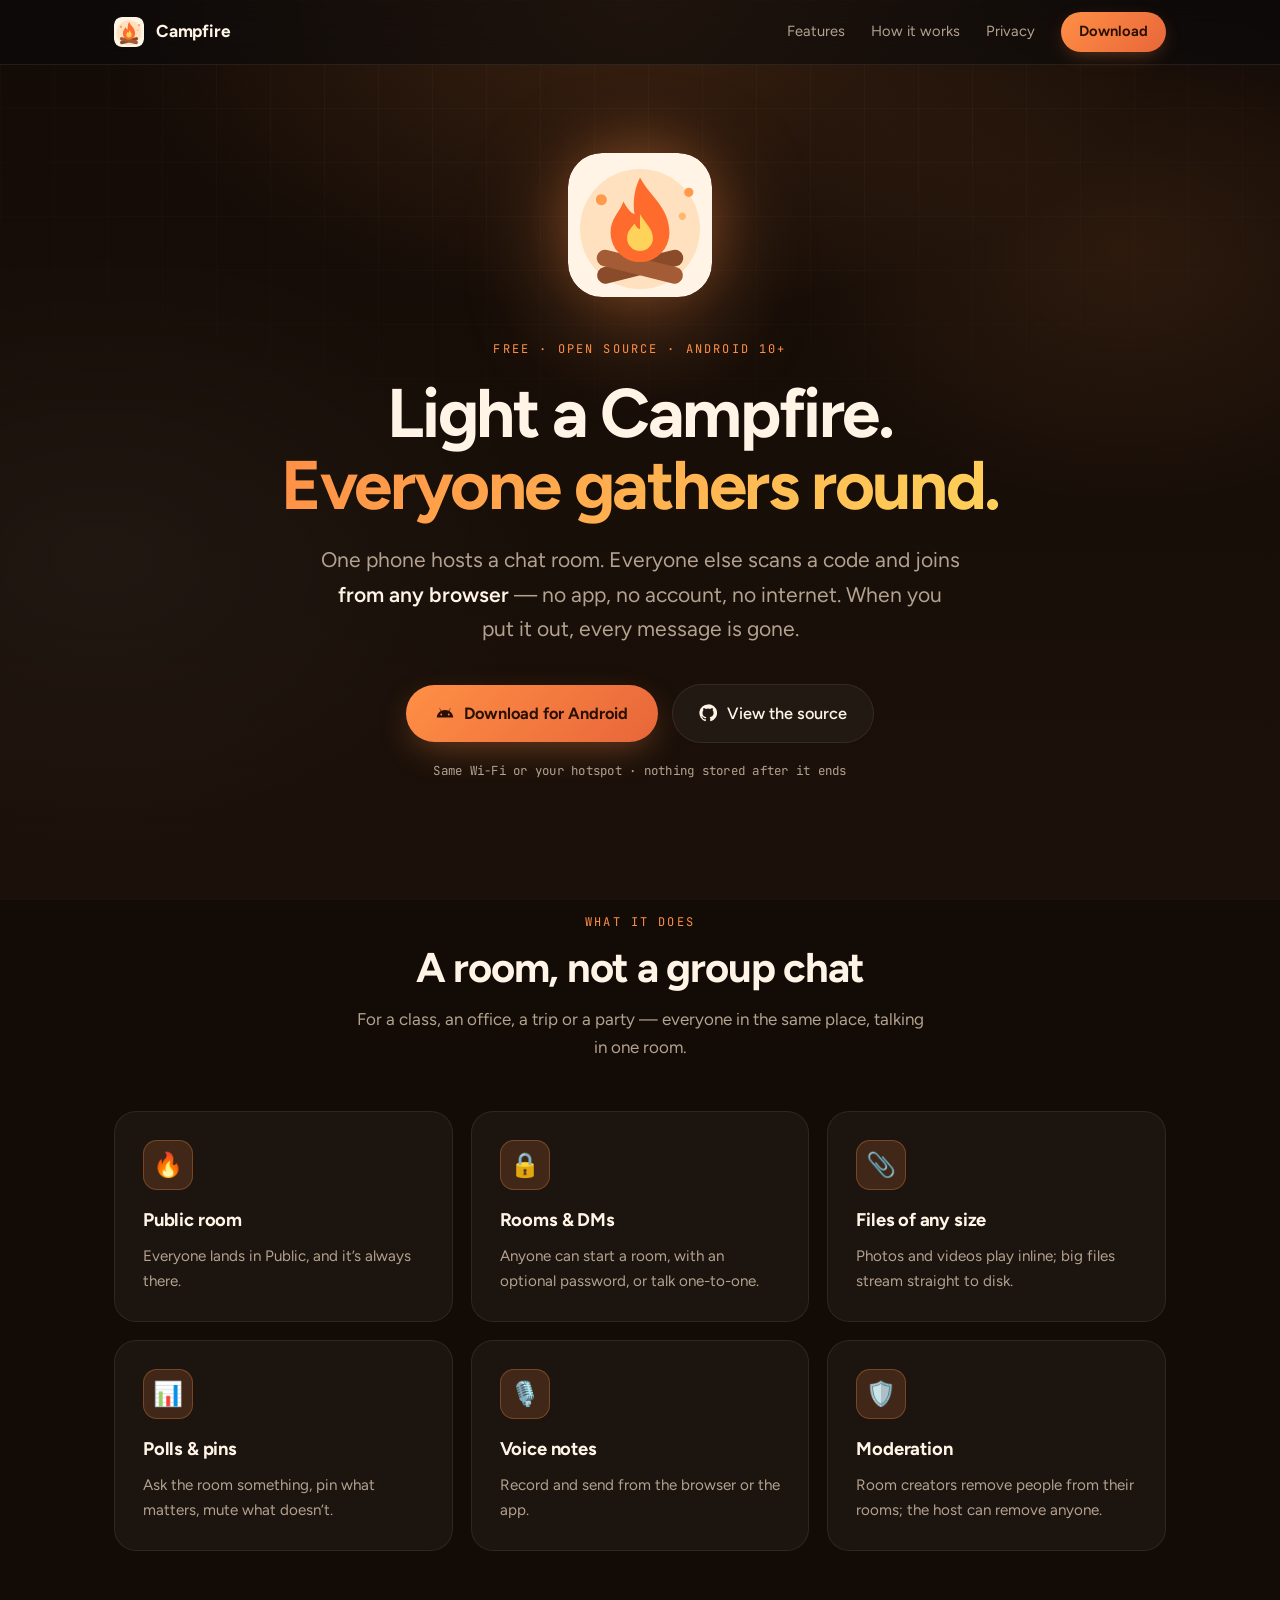
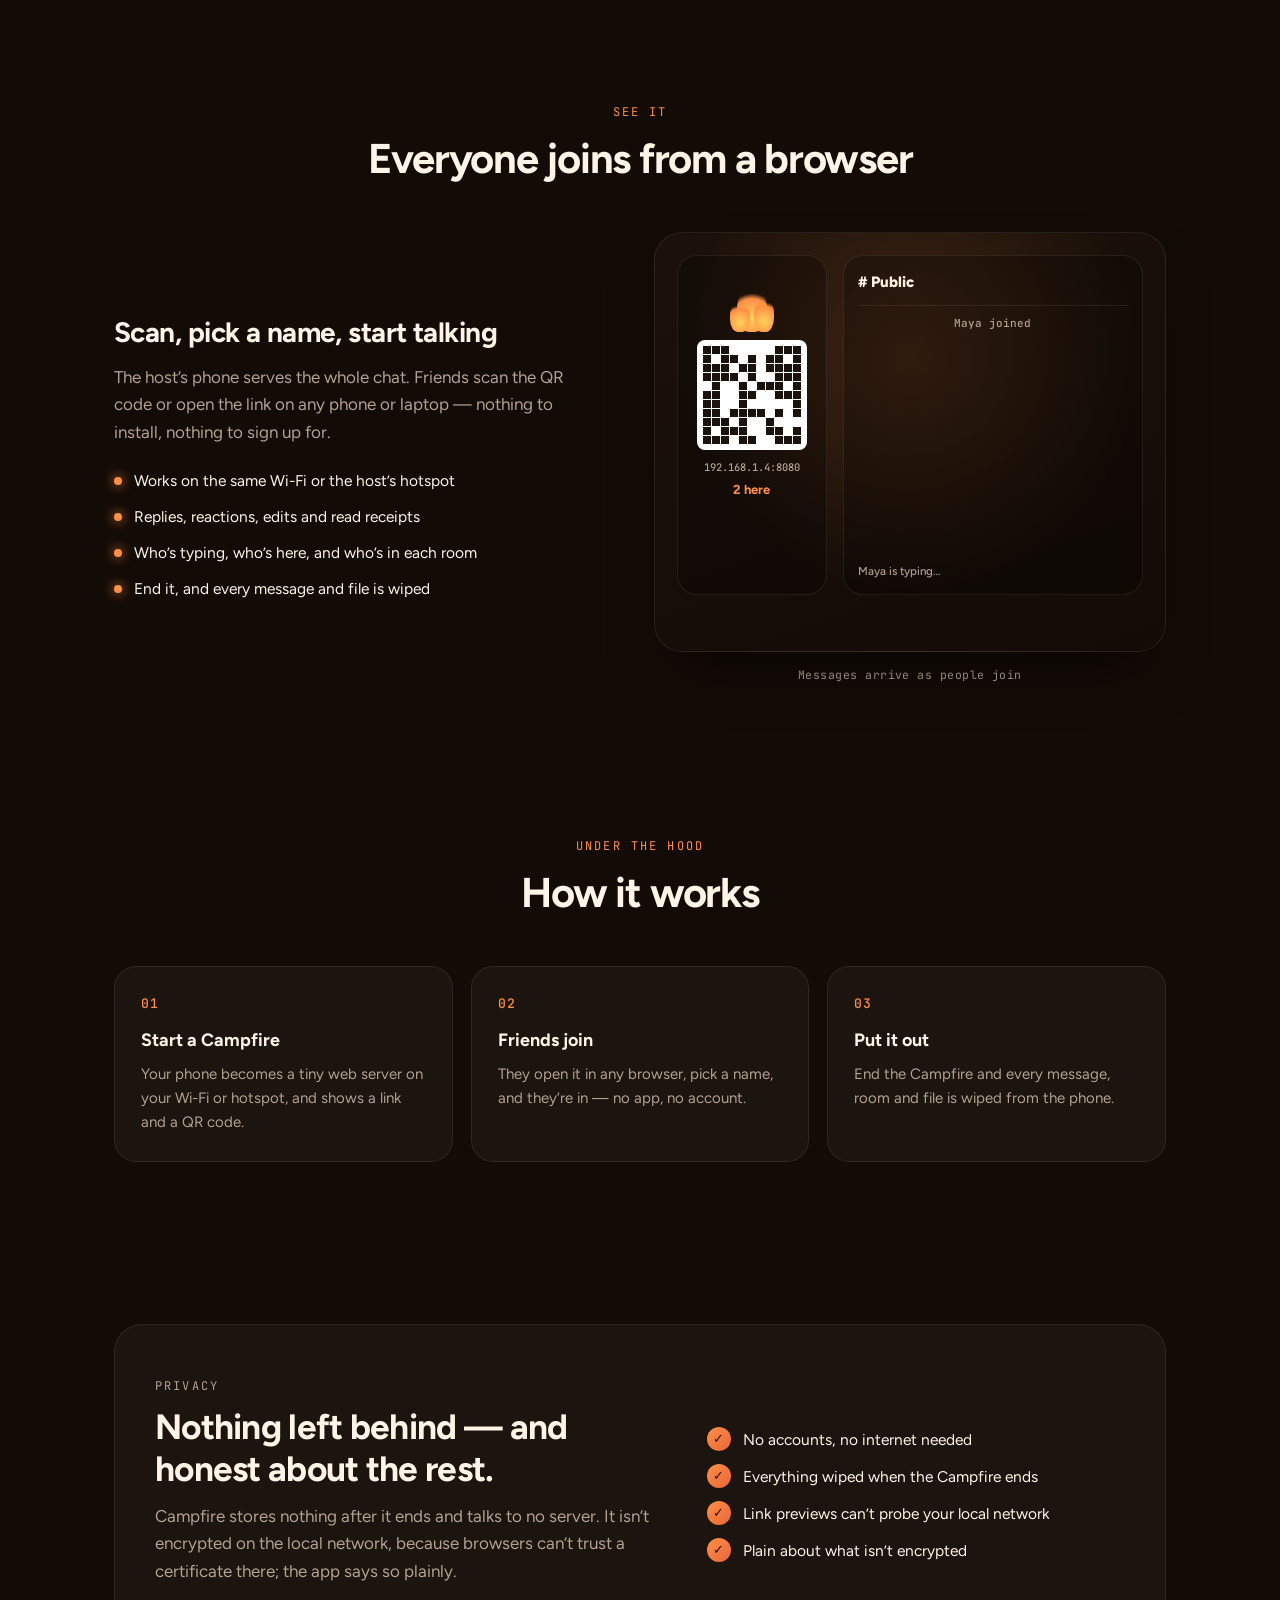
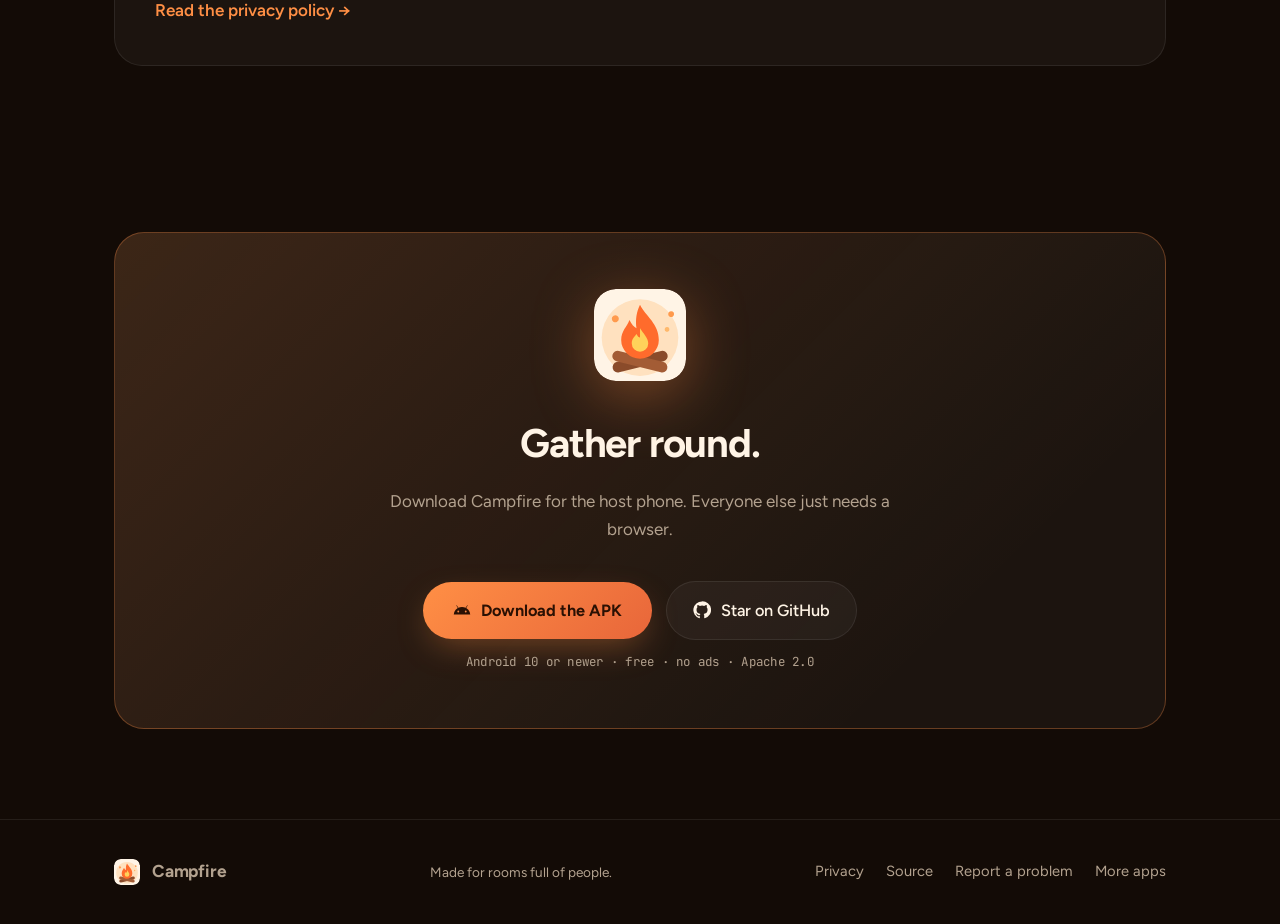
==== docs/index.html @ 5c759896 "Website for GitHub Pages: landing page with a playable demo, and a privacy policy" ====
<!doctype html>
<html lang="en">
<head>
<meta charset="utf-8" />
<meta name="viewport" content="width=device-width, initial-scale=1" />
<title>Campfire — a chat room for everyone nearby</title>
<meta name="description" content="A free, open source Android app: one phone hosts a chat room, everyone else joins from any browser on the same Wi-Fi. No accounts, no internet, nothing left behind." />
<meta property="og:title" content="Campfire — a chat room for everyone nearby" />
<meta property="og:description" content="A free, open source Android app: one phone hosts a chat room, everyone else joins from any browser on the same Wi-Fi. No accounts, no internet, nothing left behind." />
<meta property="og:type" content="website" />
<meta name="theme-color" content="#130B06" />
<link rel="icon" href="icon.svg" type="image/svg+xml" />
<link rel="preconnect" href="https://fonts.googleapis.com" />
<link rel="preconnect" href="https://fonts.gstatic.com" crossorigin />
<link href="https://fonts.googleapis.com/css2?family=Figtree:wght@400;500;600;700;800&family=JetBrains+Mono:wght@400;500&display=swap" rel="stylesheet" />
<link rel="stylesheet" href="site.css" />
<style>:root{--bg:#130B06;--bg-2:#1C110A;--text:#FFF4E6;--muted:#B3A28F;--soft:#E6D6C3;--accent:#FF8F45;--accent-2:#E8663A;--accent-3:#FFD25A;--on-accent:#2A1003;--accent-glow:rgba(255,143,69,.38);--accent-soft:rgba(255,143,69,.14);--accent-line:rgba(255,143,69,.30);--glow-1:rgba(255,143,69,.17);--glow-2:rgba(255,143,69,.10);--glow-3:rgba(255,255,255,.035);--gridline:rgba(255,255,255,.025);--nav:rgba(10,10,12,.55);--line:rgba(255,255,255,.08);--line-strong:rgba(255,255,255,.22);--card:rgba(255,255,255,.04);--card-hover:rgba(255,255,255,.065);--ico-bg:rgba(255,143,69,.16);--display:"Figtree",system-ui,sans-serif;--body:"Figtree",system-ui,sans-serif;--mono:"JetBrains Mono",ui-monospace,monospace;}</style>
</head>
<body>
<div class="bg-glow"></div>
<div class="bg-grid"></div>
<nav>
  <div class="wrap">
    <a class="brand" href="./"><img src="icon.svg" alt="" />Campfire</a>
    <div class="nav-links">
      <a href="./#features">Features</a>
      <a href="./#how">How it works</a>
      <a href="privacy/">Privacy</a>
      <a href="./#download" class="nav-cta">Download</a>
    </div>
  </div>
</nav>

<header>
  <div class="wrap">
    <div class="hero-icon-wrap fade-up"><img src="icon.svg" alt="Campfire icon" class="hero-icon" /></div>
    <p class="eyebrow fade-up d1">Free · open source · Android 10+</p>
    <h1 class="fade-up d1">Light a Campfire.<br /><span class="hl">Everyone gathers round.</span></h1>
    <p class="tagline fade-up d2">One phone hosts a chat room. Everyone else scans a code and joins <b>from any browser</b> — no app, no account, no internet. When you put it out, every message is gone.</p>
    <div class="cta-row fade-up d3">
      <a href="https://github.com/PremPoddar/Campfire/releases/latest" class="btn-primary"><svg viewBox="0 0 24 24" fill="currentColor" aria-hidden="true"><path d="M17.6 9.48l1.84-3.18a.38.38 0 0 0-.66-.38l-1.86 3.22a11.4 11.4 0 0 0-9.84 0L5.22 5.92a.38.38 0 0 0-.66.38L6.4 9.48A10.8 10.8 0 0 0 1 18h22a10.8 10.8 0 0 0-5.4-8.52ZM7 15.25a1.25 1.25 0 1 1 0-2.5 1.25 1.25 0 0 1 0 2.5Zm10 0a1.25 1.25 0 1 1 0-2.5 1.25 1.25 0 0 1 0 2.5Z"/></svg> Download for Android</a>
      <a href="https://github.com/PremPoddar/Campfire" class="btn-ghost"><svg viewBox="0 0 24 24" fill="currentColor" aria-hidden="true"><path d="M12 .5a11.5 11.5 0 0 0-3.64 22.41c.58.1.79-.25.79-.56v-2c-3.2.7-3.87-1.37-3.87-1.37-.53-1.33-1.28-1.69-1.28-1.69-1.05-.72.08-.7.08-.7 1.16.08 1.77 1.19 1.77 1.19 1.03 1.77 2.7 1.26 3.36.96.1-.75.4-1.26.73-1.55-2.55-.29-5.24-1.28-5.24-5.69 0-1.26.45-2.29 1.19-3.1-.12-.29-.52-1.46.11-3.05 0 0 .97-.31 3.17 1.18a11 11 0 0 1 5.77 0c2.2-1.49 3.17-1.18 3.17-1.18.63 1.59.23 2.76.11 3.05.74.81 1.19 1.84 1.19 3.1 0 4.42-2.69 5.39-5.25 5.68.41.36.78 1.06.78 2.14v3.17c0 .31.21.67.8.56A11.5 11.5 0 0 0 12 .5Z"/></svg> View the source</a>
    </div>
    <p class="micro fade-up d3">Same Wi-Fi or your hotspot · nothing stored after it ends</p>
  </div>
</header>

<section id="features">
  <div class="wrap">
    <p class="eyebrow center reveal">What it does</p>
    <h2 class="section-title reveal">A room, not a group chat</h2>
    <p class="section-sub reveal">For a class, an office, a trip or a party — everyone in the same place, talking in one room.</p>
    <div class="grid"><div class="card reveal"><div class="ico">🔥</div><h3>Public room</h3><p>Everyone lands in Public, and it’s always there.</p></div><div class="card reveal"><div class="ico">🔒</div><h3>Rooms & DMs</h3><p>Anyone can start a room, with an optional password, or talk one-to-one.</p></div><div class="card reveal"><div class="ico">📎</div><h3>Files of any size</h3><p>Photos and videos play inline; big files stream straight to disk.</p></div><div class="card reveal"><div class="ico">📊</div><h3>Polls & pins</h3><p>Ask the room something, pin what matters, mute what doesn’t.</p></div><div class="card reveal"><div class="ico">🎙️</div><h3>Voice notes</h3><p>Record and send from the browser or the app.</p></div><div class="card reveal"><div class="ico">🛡️</div><h3>Moderation</h3><p>Room creators remove people from their rooms; the host can remove anyone.</p></div></div>
  </div>
</section>

<section>
  <div class="wrap">
    <p class="eyebrow center reveal">See it</p>
    <h2 class="section-title reveal">Everyone joins from a browser</h2>
    <div class="demo">
      <div class="reveal">
        <h3>Scan, pick a name, start talking</h3>
        <p>The host’s phone serves the whole chat. Friends scan the QR code or open the link on any phone or laptop — nothing to install, nothing to sign up for.</p>
        <ul><li>Works on the same Wi-Fi or the host’s hotspot</li><li>Replies, reactions, edits and read receipts</li><li>Who’s typing, who’s here, and who’s in each room</li><li>End it, and every message and file is wiped</li></ul>
      </div>
      <div class="reveal">
        <div class="stage" id="stage"><div class="cf-wrap"><div class="cf-join"><div class="cf-fire"><i></i><i></i><i></i></div><div class="cf-qr" id="cfQr"></div><div class="cf-url">192.168.1.4:8080</div><div class="cf-here" id="cfHere">1 here</div></div>
<div class="cf-chat"><div class="cf-head"># Public</div><div class="cf-msgs" id="cfMsgs"></div><div class="cf-typing" id="cfTyping"></div></div></div></div>
        <p class="hint">Messages arrive as people join</p>
      </div>
    </div>
  </div>
</section>



<section id="how">
  <div class="wrap">
    <p class="eyebrow center reveal">Under the hood</p>
    <h2 class="section-title reveal">How it works</h2>
    <div class="steps"><div class="step reveal"><div class="n">01</div><h3>Start a Campfire</h3><p>Your phone becomes a tiny web server on your Wi-Fi or hotspot, and shows a link and a QR code.</p></div><div class="step reveal"><div class="n">02</div><h3>Friends join</h3><p>They open it in any browser, pick a name, and they’re in — no app, no account.</p></div><div class="step reveal"><div class="n">03</div><h3>Put it out</h3><p>End the Campfire and every message, room and file is wiped from the phone.</p></div></div>
  </div>
</section>

<section>
  <div class="wrap">
    <div class="privacy-band reveal">
      <div>
        <p class="eyebrow">Privacy</p>
        <h2>Nothing left behind — and honest about the rest.</h2>
        <p>Campfire stores nothing after it ends and talks to no server. It isn’t encrypted on the local network, because browsers can’t trust a certificate there; the app says so plainly.</p>
        <p><a class="text-link" href="privacy/">Read the privacy policy →</a></p>
      </div>
      <ul class="checks"><li>No accounts, no internet needed</li><li>Everything wiped when the Campfire ends</li><li>Link previews can’t probe your local network</li><li>Plain about what isn’t encrypted</li></ul>
    </div>
  </div>
</section>

<section id="download" class="download-band">
  <div class="wrap">
    <div class="download-card reveal">
      <img src="icon.svg" alt="Campfire" />
      <h2>Gather round.</h2>
      <p>Download Campfire for the host phone. Everyone else just needs a browser.</p>
      <div class="cta-row">
        <a href="https://github.com/PremPoddar/Campfire/releases/latest" class="btn-primary"><svg viewBox="0 0 24 24" fill="currentColor" aria-hidden="true"><path d="M17.6 9.48l1.84-3.18a.38.38 0 0 0-.66-.38l-1.86 3.22a11.4 11.4 0 0 0-9.84 0L5.22 5.92a.38.38 0 0 0-.66.38L6.4 9.48A10.8 10.8 0 0 0 1 18h22a10.8 10.8 0 0 0-5.4-8.52ZM7 15.25a1.25 1.25 0 1 1 0-2.5 1.25 1.25 0 0 1 0 2.5Zm10 0a1.25 1.25 0 1 1 0-2.5 1.25 1.25 0 0 1 0 2.5Z"/></svg> Download the APK</a>
        <a href="https://github.com/PremPoddar/Campfire" class="btn-ghost"><svg viewBox="0 0 24 24" fill="currentColor" aria-hidden="true"><path d="M12 .5a11.5 11.5 0 0 0-3.64 22.41c.58.1.79-.25.79-.56v-2c-3.2.7-3.87-1.37-3.87-1.37-.53-1.33-1.28-1.69-1.28-1.69-1.05-.72.08-.7.08-.7 1.16.08 1.77 1.19 1.77 1.19 1.03 1.77 2.7 1.26 3.36.96.1-.75.4-1.26.73-1.55-2.55-.29-5.24-1.28-5.24-5.69 0-1.26.45-2.29 1.19-3.1-.12-.29-.52-1.46.11-3.05 0 0 .97-.31 3.17 1.18a11 11 0 0 1 5.77 0c2.2-1.49 3.17-1.18 3.17-1.18.63 1.59.23 2.76.11 3.05.74.81 1.19 1.84 1.19 3.1 0 4.42-2.69 5.39-5.25 5.68.41.36.78 1.06.78 2.14v3.17c0 .31.21.67.8.56A11.5 11.5 0 0 0 12 .5Z"/></svg> Star on GitHub</a>
      </div>
      <p class="micro">Android 10 or newer · free · no ads · Apache 2.0</p>
    </div>
  </div>
</section>

<footer>
  <div class="wrap">
    <a class="brand" href="./"><img src="icon.svg" alt="" style="width:26px;height:26px;border-radius:7px" />Campfire</a>
    <div class="foot-note">Made for rooms full of people.</div>
    <div class="links">
      <a href="privacy/">Privacy</a>
      <a href="https://github.com/PremPoddar/Campfire">Source</a>
      <a href="https://github.com/PremPoddar/Campfire/issues">Report a problem</a>
      <a href="https://github.com/PremPoddar">More apps</a>
    </div>
  </div>
</footer>
<style>
.cf-wrap{display:grid;grid-template-columns:150px 1fr;gap:16px}
@media(max-width:520px){.cf-wrap{grid-template-columns:1fr}}
.cf-join{background:rgba(0,0,0,.25);border:1px solid var(--line);border-radius:20px;padding:16px;text-align:center}
.cf-fire{height:60px;position:relative;margin-bottom:8px}
.cf-fire i{position:absolute;bottom:0;left:50%;width:30px;height:46px;margin-left:-15px;border-radius:50% 50% 40% 40%;background:radial-gradient(circle at 50% 70%,#FFD25A,#FF8F45 55%,transparent 70%);animation:flick 1.2s ease-in-out infinite;transform-origin:bottom}
.cf-fire i:nth-child(2){width:20px;margin-left:-22px;height:32px;animation-delay:.3s}.cf-fire i:nth-child(3){width:20px;margin-left:2px;height:36px;animation-delay:.6s}
@keyframes flick{0%,100%{transform:scaleY(1) skewX(0)}50%{transform:scaleY(1.15) skewX(4deg)}}
.cf-qr{display:grid;grid-template-columns:repeat(11,1fr);gap:1px;background:#fff;padding:6px;border-radius:8px;width:110px;margin:0 auto}
.cf-qr span{aspect-ratio:1;background:#fff}.cf-qr span.k{background:#1a120c}
.cf-url{font:500 10.5px var(--mono);color:var(--muted);margin-top:10px}
.cf-here{font:700 13px var(--body);color:var(--accent);margin-top:8px}
.cf-chat{background:rgba(0,0,0,.25);border:1px solid var(--line);border-radius:20px;padding:14px;display:flex;flex-direction:column;min-height:340px}
.cf-head{font-weight:800;font-size:15px;padding-bottom:10px;border-bottom:1px solid var(--line)}
.cf-msgs{flex:1;display:flex;flex-direction:column;gap:8px;padding-top:10px;overflow:hidden}
.cf-m{max-width:85%;animation:pop .35s ease}
@keyframes pop{from{opacity:0;transform:translateY(8px)}to{opacity:1;transform:none}}
.cf-m b{font-size:11.5px;display:block;margin-bottom:2px}
.cf-m p{background:rgba(255,255,255,.07);padding:7px 11px;border-radius:14px 14px 14px 4px;font-size:13.5px}
.cf-m.me{align-self:flex-end}.cf-m.me p{background:linear-gradient(135deg,var(--accent),var(--accent-2));color:#2A1003;border-radius:14px 14px 4px 14px}
.cf-sys{font:500 11px var(--mono);color:var(--muted);text-align:center;animation:pop .35s ease}
.cf-typing{font:500 11.5px var(--body);color:var(--muted);height:16px;margin-top:6px}
</style>
<script>
const io=new IntersectionObserver(es=>es.forEach(e=>{if(e.isIntersecting){e.target.classList.add('in');io.unobserve(e.target)}}),{threshold:.12});
document.querySelectorAll('.reveal').forEach(el=>io.observe(el));
const heroIcon=document.querySelector('.hero-icon');
if(heroIcon&&!matchMedia('(prefers-reduced-motion: reduce)').matches)addEventListener('pointermove',e=>{
  heroIcon.style.translate=`${(e.clientX/innerWidth-.5)*10}px ${(e.clientY/innerHeight-.5)*10}px`});
</script>
<script>
const qr=document.getElementById('cfQr');for(let i=0;i<121;i++){const s=document.createElement('span');const x=i%11,y=Math.floor(i/11);
 const finder=(x<3&&y<3)||(x>7&&y<3)||(x<3&&y>7);s.className=(finder?!(x%2===1&&y%2===1&&(x===1||x===9)&&(y===1||y===9))&&!((x===1||x===9)&&(y===1||y===9)):Math.random()>.5)?'k':'';qr.appendChild(s)}
const S=[['sys','Maya joined'],['Maya','Is everyone at the north gate?',0,'#7dd3fc'],['sys','Arjun joined'],['Arjun','Here! Bringing snacks 🍪',0,'#c4b5fd'],['You','I’ll pin the meetup time',1],['sys','You pinned “Meet 6:30 by the stage”'],['sys','Leo joined'],['Leo','Poll: pizza or tacos after?',0,'#86efac']];
let i=0,here=1;function next(){if(i>=S.length){setTimeout(()=>{cfMsgs.innerHTML='';i=0;here=1;cfHere.textContent='1 here';next()},4000);return}
 const [w,t,me,c]=S[i++];if(w!=='sys'&&!me){cfTyping.textContent=w+' is typing…';setTimeout(()=>{cfTyping.textContent='';add()},900)}else add();
 function add(){const d=document.createElement('div');if(w==='sys'){d.className='cf-sys';d.textContent=t;if(t.endsWith('joined')){here++;cfHere.textContent=here+' here'}}
  else{d.className='cf-m'+(me?' me':'');d.innerHTML=(me?'':`<b style="color:${c}">${w}</b>`)+`<p>${t}</p>`}
  cfMsgs.appendChild(d);while(cfMsgs.children.length>7)cfMsgs.firstChild.remove();setTimeout(next,1300)}}
setTimeout(next,700);
</script>
</body>
</html>
---- docs/site.css ----
:root{--wrap:1100px;--radius:22px}
*{margin:0;padding:0;box-sizing:border-box}
html{scroll-behavior:smooth;-webkit-text-size-adjust:100%}
body{font-family:var(--body);background:var(--bg);color:var(--text);line-height:1.62;font-size:17px;overflow-x:hidden;-webkit-font-smoothing:antialiased}
a{color:inherit}
.wrap{max-width:var(--wrap);margin:0 auto;padding:0 24px}
.bg-glow{position:fixed;inset:0;z-index:-2;background:
  radial-gradient(60% 50% at 50% 0%,var(--glow-1),transparent 70%),
  radial-gradient(40% 40% at 88% 28%,var(--glow-2),transparent 70%),
  radial-gradient(50% 50% at 8% 62%,var(--glow-3),transparent 70%),
  linear-gradient(180deg,var(--bg),var(--bg-2))}
.bg-grid{position:fixed;inset:0;z-index:-1;background-image:linear-gradient(var(--gridline) 1px,transparent 1px),linear-gradient(90deg,var(--gridline) 1px,transparent 1px);
  background-size:54px 54px;mask-image:radial-gradient(ellipse 80% 60% at 50% 0%,#000 40%,transparent 100%);-webkit-mask-image:radial-gradient(ellipse 80% 60% at 50% 0%,#000 40%,transparent 100%)}

nav{position:sticky;top:0;z-index:50;backdrop-filter:blur(14px);-webkit-backdrop-filter:blur(14px);background:var(--nav);border-bottom:1px solid var(--line)}
nav .wrap{display:flex;align-items:center;justify-content:space-between;height:64px;gap:16px}
.brand{display:flex;align-items:center;gap:12px;font-family:var(--display);font-weight:700;font-size:1.08rem;letter-spacing:-.01em;text-decoration:none}
.brand img{width:30px;height:30px;border-radius:8px}
.nav-links{display:flex;align-items:center;gap:26px}
.nav-links a{color:var(--muted);text-decoration:none;font-size:.92rem;transition:color .2s}
.nav-links a:hover{color:var(--text)}
.nav-cta{background:linear-gradient(135deg,var(--accent),var(--accent-2));color:var(--on-accent)!important;font-weight:650;padding:8px 18px;border-radius:999px;box-shadow:0 6px 20px -6px var(--accent-glow)}
@media(max-width:680px){.nav-links a:not(.nav-cta){display:none}}

header{padding:88px 0 56px;text-align:center}
.hero-icon-wrap{position:relative;display:inline-block;margin-bottom:34px}
.hero-icon{width:144px;height:144px;border-radius:34px;position:relative;z-index:2;animation:float 6s ease-in-out infinite;filter:drop-shadow(0 24px 50px var(--accent-glow))}
.hero-icon-wrap::after{content:"";position:absolute;inset:-30% -30% -10%;z-index:1;background:radial-gradient(circle,var(--accent-glow),transparent 65%);filter:blur(20px);animation:pulse 4s ease-in-out infinite}
@keyframes float{0%,100%{transform:translateY(0)}50%{transform:translateY(-14px)}}
@keyframes pulse{0%,100%{opacity:.6;transform:scale(1)}50%{opacity:1;transform:scale(1.08)}}
.eyebrow{font-family:var(--mono);font-size:12px;letter-spacing:.18em;text-transform:uppercase;color:var(--accent)}
header .eyebrow{margin-bottom:18px}
h1{font-family:var(--display);font-size:clamp(2.5rem,6vw,4.3rem);font-weight:700;letter-spacing:-.035em;line-height:1.05}
h1 .hl{background:linear-gradient(120deg,var(--accent),var(--accent-3));-webkit-background-clip:text;background-clip:text;-webkit-text-fill-color:transparent}
.tagline{font-size:clamp(1.05rem,2.3vw,1.32rem);color:var(--muted);max-width:640px;margin:22px auto 0}
.tagline b{color:var(--text);font-weight:600}
.cta-row{display:flex;gap:14px;justify-content:center;align-items:center;flex-wrap:wrap;margin-top:38px}
.btn-primary,.btn-ghost{display:inline-flex;align-items:center;gap:10px;text-decoration:none;border-radius:999px;font-size:1.02rem;transition:transform .22s,box-shadow .22s,border-color .2s,background .2s}
.btn-primary{background:linear-gradient(135deg,var(--accent),var(--accent-2));color:var(--on-accent);font-weight:680;padding:15px 30px;box-shadow:0 12px 34px -8px var(--accent-glow)}
.btn-primary:hover{transform:translateY(-3px);box-shadow:0 20px 44px -8px var(--accent-glow)}
.btn-ghost{color:var(--text);font-weight:550;padding:15px 26px;border:1px solid var(--line);background:var(--card)}
.btn-ghost:hover{border-color:var(--line-strong);background:var(--card-hover)}
.btn-primary svg,.btn-ghost svg{width:18px;height:18px}
.micro{margin-top:18px;font-family:var(--mono);font-size:.78rem;letter-spacing:.02em;color:var(--muted)}

section{padding:76px 0}
.section-title{font-family:var(--display);font-size:clamp(1.8rem,4vw,2.6rem);font-weight:700;letter-spacing:-.03em;text-align:center;margin-top:12px;line-height:1.15}
.section-sub{color:var(--muted);text-align:center;max-width:580px;margin:14px auto 0}
.center{text-align:center}

.grid{display:grid;grid-template-columns:repeat(auto-fit,minmax(255px,1fr));gap:18px;margin-top:50px}
.card{background:var(--card);border:1px solid var(--line);border-radius:var(--radius);padding:28px;transition:transform .3s,border-color .3s,background .3s}
.card:hover{transform:translateY(-6px);border-color:var(--accent-line);background:var(--card-hover)}
.card .ico{width:50px;height:50px;border-radius:14px;display:grid;place-items:center;font-size:24px;margin-bottom:16px;background:var(--ico-bg);border:1px solid var(--accent-line)}
.card h3{font-family:var(--display);font-size:1.15rem;font-weight:700;letter-spacing:-.01em}
.card p{color:var(--muted);margin-top:8px;font-size:.95rem}

.demo{display:grid;grid-template-columns:1fr 1.05fr;gap:52px;align-items:center;margin-top:50px}
@media(max-width:860px){.demo{grid-template-columns:1fr}}
.demo h3{font-family:var(--display);font-size:1.75rem;font-weight:700;letter-spacing:-.02em;line-height:1.2}
.demo p{color:var(--muted);margin-top:14px}
.demo ul{list-style:none;margin-top:22px;display:grid;gap:11px}
.demo li{display:flex;gap:12px;align-items:flex-start;font-size:.97rem}
.demo li::before{content:"";flex:0 0 8px;height:8px;border-radius:50%;margin-top:9px;background:var(--accent);box-shadow:0 0 12px var(--accent)}
.stage{position:relative;border-radius:28px;border:1px solid var(--line);background:radial-gradient(circle at 50% 30%,var(--glow-1),transparent 60%),linear-gradient(160deg,var(--bg-2),var(--bg));
  box-shadow:0 30px 60px -24px rgba(0,0,0,.6);overflow:hidden;min-height:420px;padding:22px}
.stage-tag{font-family:var(--mono);font-size:11px;letter-spacing:.2em;text-transform:uppercase;color:var(--muted)}
.hint{font-family:var(--mono);font-size:11.5px;color:var(--muted);margin-top:14px;text-align:center;letter-spacing:.04em}

.table-wrap{margin-top:46px;overflow-x:auto}
table{width:100%;border-collapse:collapse;min-width:560px;background:var(--card);border:1px solid var(--line);border-radius:var(--radius);overflow:hidden}
th,td{padding:16px 20px;text-align:left;border-bottom:1px solid var(--line);font-size:.95rem;vertical-align:top}
thead th{font-family:var(--mono);font-size:.74rem;letter-spacing:.1em;text-transform:uppercase;color:var(--muted);font-weight:500}
tbody tr:last-child td{border-bottom:none}
td:first-child{font-weight:600;white-space:nowrap}
td .dim{color:var(--muted)}
.yes{color:var(--accent);font-weight:600}

.steps{display:grid;grid-template-columns:repeat(auto-fit,minmax(230px,1fr));gap:18px;margin-top:50px}
.step{background:var(--card);border:1px solid var(--line);border-radius:var(--radius);padding:26px}
.step .n{font-family:var(--mono);font-size:.82rem;font-weight:500;color:var(--accent);letter-spacing:.08em}
.step h3{font-family:var(--display);margin-top:10px;font-size:1.12rem;font-weight:700}
.step p{color:var(--muted);margin-top:8px;font-size:.94rem}
.step code,.prose code{font-family:var(--mono);background:var(--card-hover);padding:2px 7px;border-radius:6px;font-size:.82em;color:var(--accent)}

.privacy-band{display:grid;grid-template-columns:1.1fr .9fr;gap:40px;align-items:center;background:var(--card);border:1px solid var(--line);border-radius:28px;padding:40px;margin-top:10px}
@media(max-width:820px){.privacy-band{grid-template-columns:1fr}}
.privacy-band h2{font-family:var(--display);font-size:clamp(1.6rem,3.4vw,2.2rem);letter-spacing:-.02em;line-height:1.2;margin-top:10px}
.privacy-band p{color:var(--muted);margin-top:12px}
.checks{list-style:none;display:grid;gap:12px}
.checks li{display:flex;gap:12px;align-items:flex-start;font-size:.97rem}
.checks li::before{content:"✓";flex:0 0 24px;height:24px;border-radius:50%;display:grid;place-items:center;font-size:13px;font-weight:700;color:var(--on-accent);background:linear-gradient(135deg,var(--accent),var(--accent-2))}
.text-link{color:var(--accent);text-decoration:none;font-weight:600}
.text-link:hover{text-decoration:underline}

.download-band{text-align:center;padding:90px 0}
.download-card{background:linear-gradient(135deg,var(--accent-soft),transparent 80%),var(--card);border:1px solid var(--accent-line);border-radius:30px;padding:56px 32px}
.download-card img{width:92px;height:92px;border-radius:22px;margin-bottom:22px;filter:drop-shadow(0 14px 30px var(--accent-glow))}
.download-card h2{font-family:var(--display);font-size:clamp(1.8rem,4vw,2.5rem);font-weight:700;letter-spacing:-.03em}
.download-card p{color:var(--muted);margin:12px auto 0;max-width:500px}

footer{border-top:1px solid var(--line);padding:38px 0}
footer .wrap{display:flex;align-items:center;justify-content:space-between;flex-wrap:wrap;gap:16px}
footer .links{display:flex;gap:22px;flex-wrap:wrap}
footer a{color:var(--muted);text-decoration:none;font-size:.92rem;transition:color .2s}
footer a:hover{color:var(--text)}
.foot-note{color:var(--muted);font-size:.85rem}

.reveal{opacity:0;transform:translateY(26px);transition:opacity .7s ease,transform .7s ease}
.reveal.in{opacity:1;transform:none}
.fade-up{animation:fadeUp .9s ease both}.d1{animation-delay:.1s}.d2{animation-delay:.2s}.d3{animation-delay:.3s}
@keyframes fadeUp{from{opacity:0;transform:translateY(22px)}to{opacity:1;transform:none}}
@media(prefers-reduced-motion:reduce){*{animation:none!important;transition:none!important}.reveal{opacity:1;transform:none}}

/* privacy page */
.prose{max-width:760px;margin:0 auto;padding:64px 24px 40px}
.prose h1{font-size:clamp(2.2rem,5vw,3.2rem);margin-bottom:8px}
.prose .updated{font-family:var(--mono);font-size:.8rem;color:var(--muted)}
.prose .summary{background:var(--card);border:1px solid var(--accent-line);border-radius:var(--radius);padding:22px 24px;margin:30px 0}
.prose h2{font-family:var(--display);font-size:1.4rem;margin:38px 0 10px;letter-spacing:-.01em}
.prose p,.prose li{color:var(--soft)}
.prose ul{padding-left:22px;display:grid;gap:8px;margin-top:8px}
.prose table{min-width:0;margin-top:12px}
.prose td:first-child{white-space:normal}
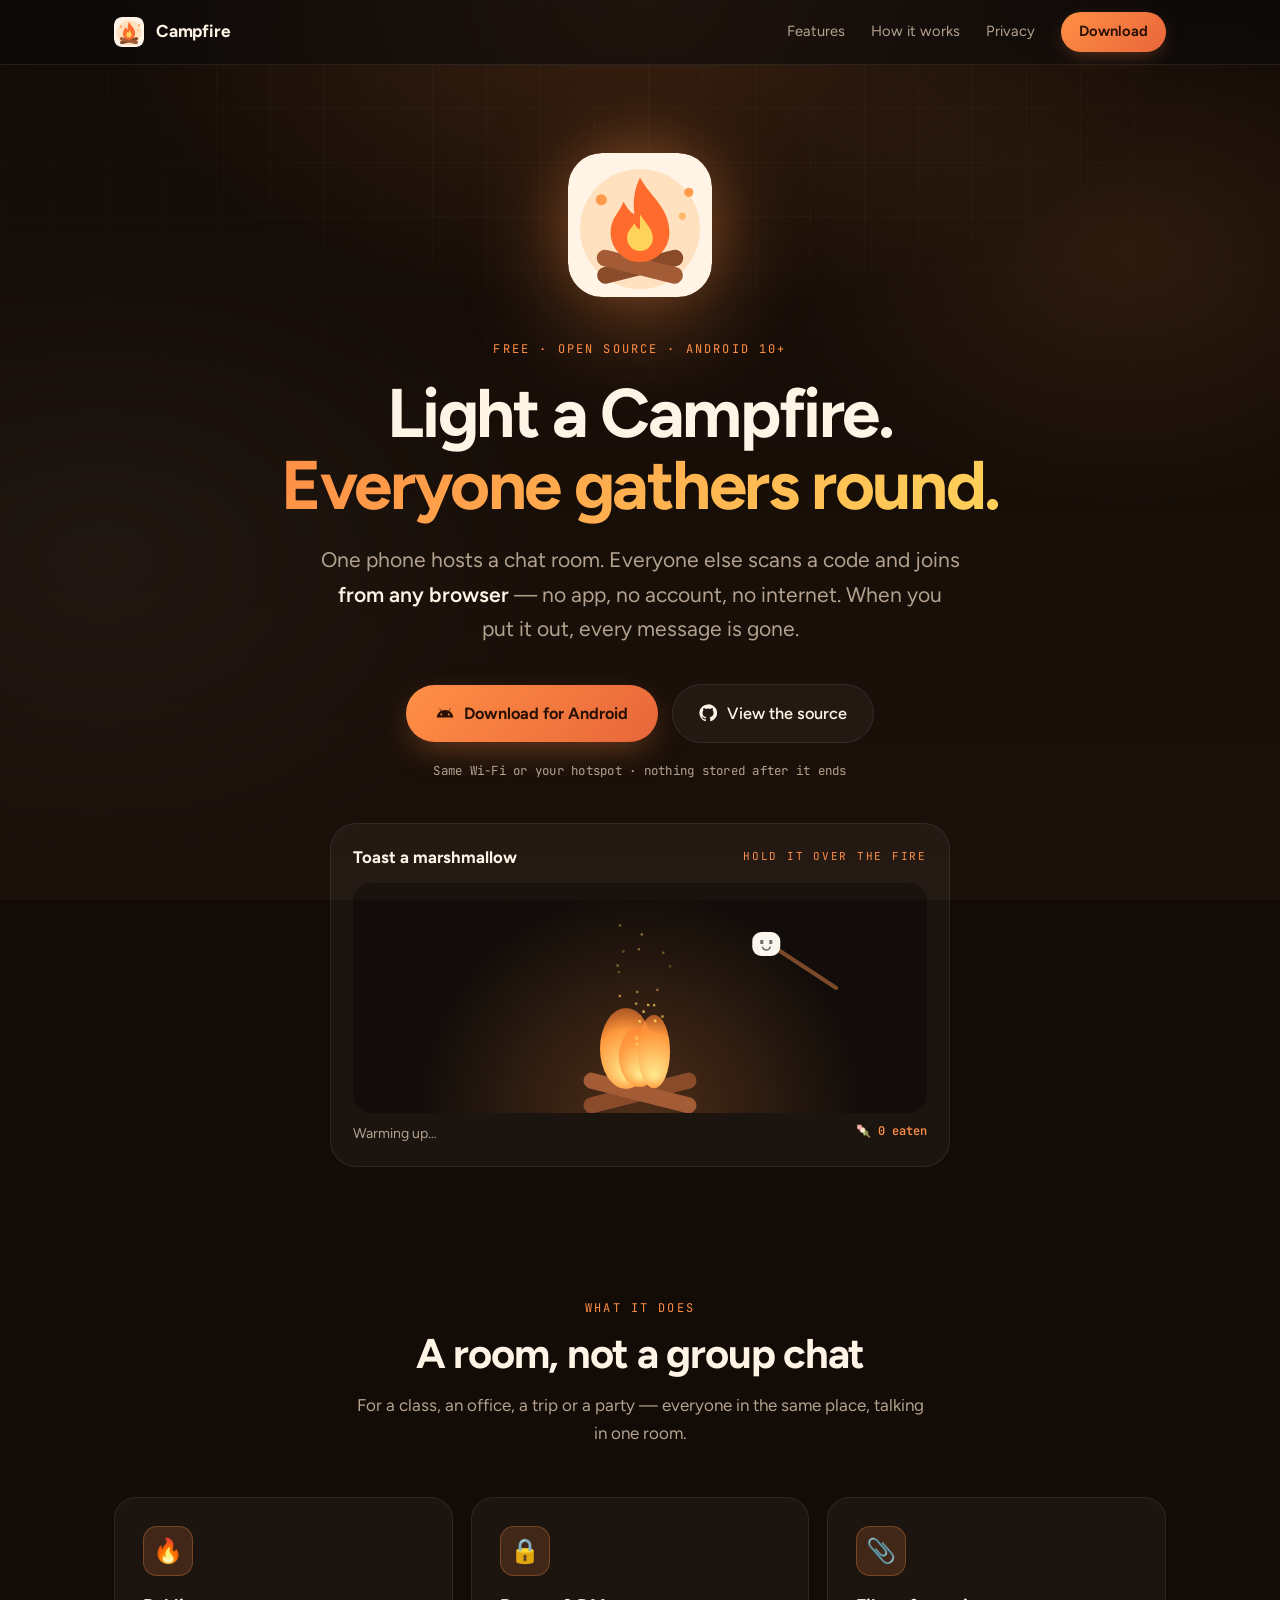
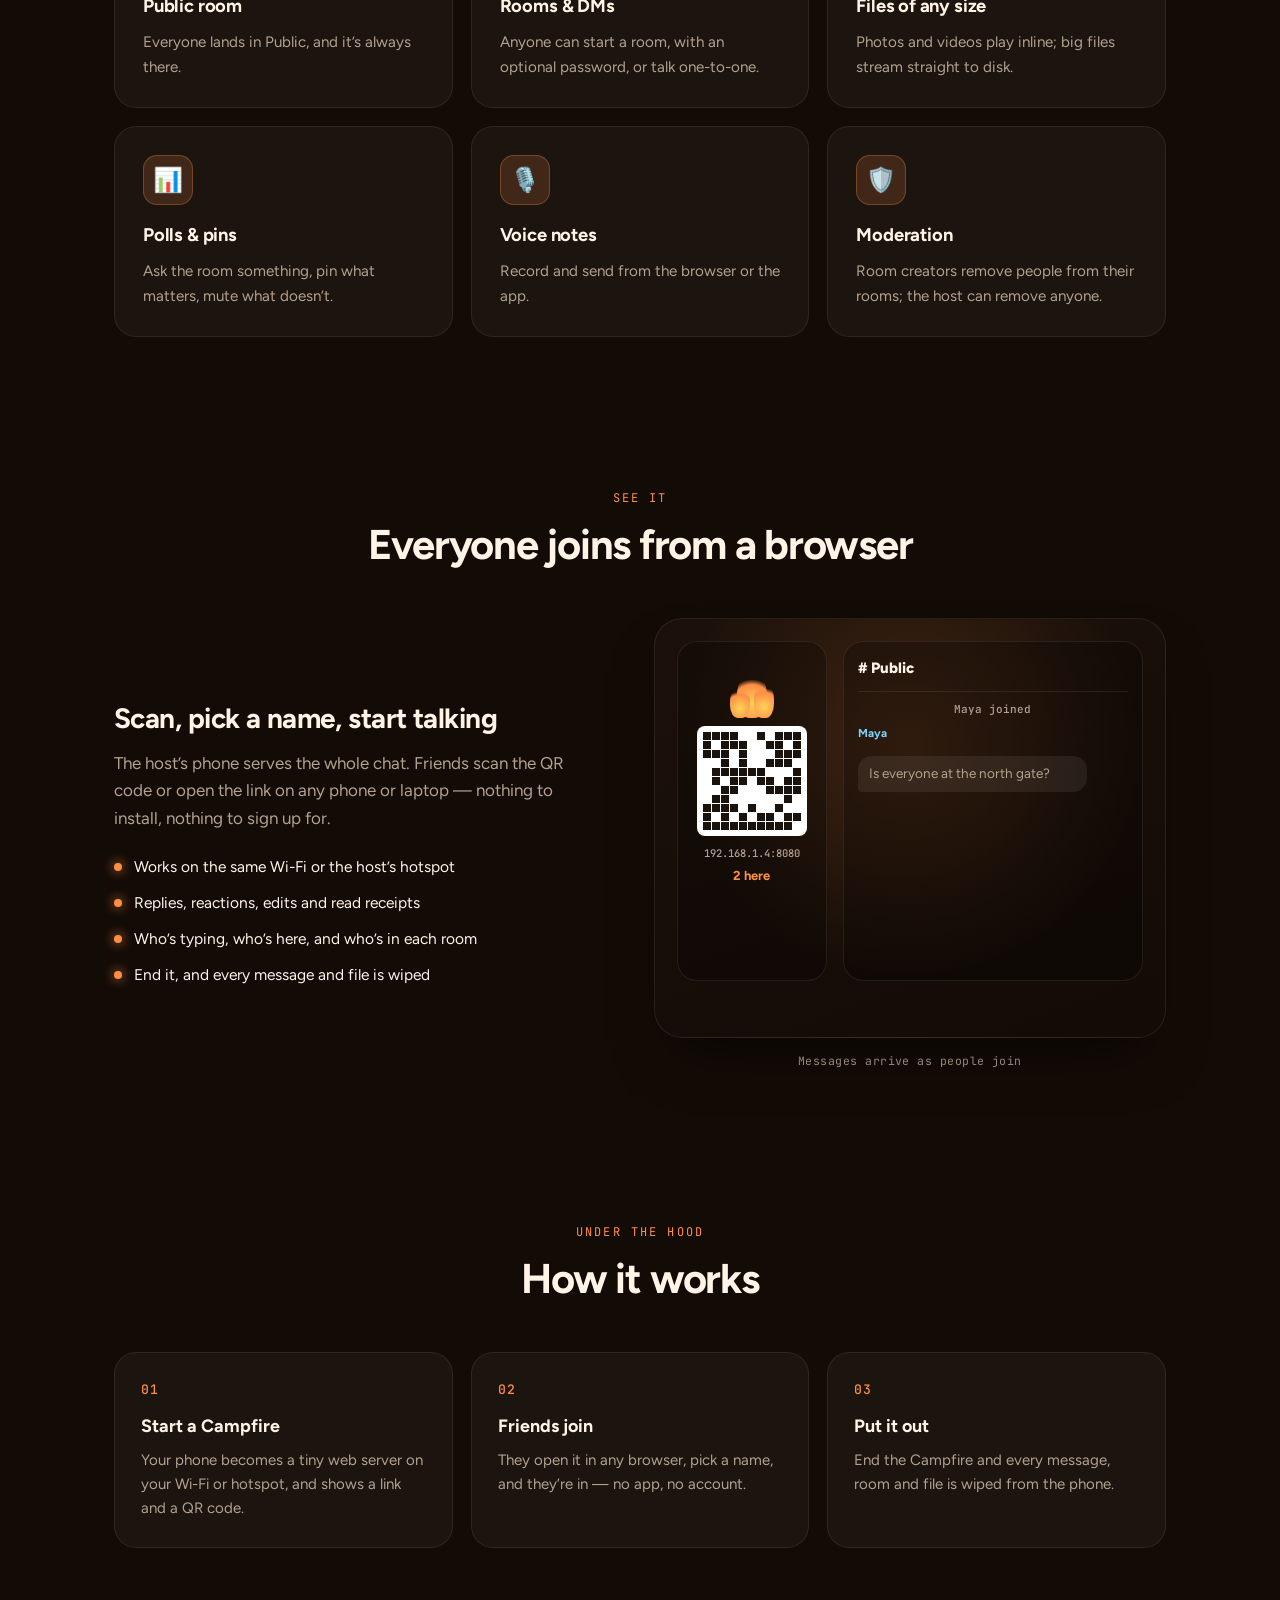
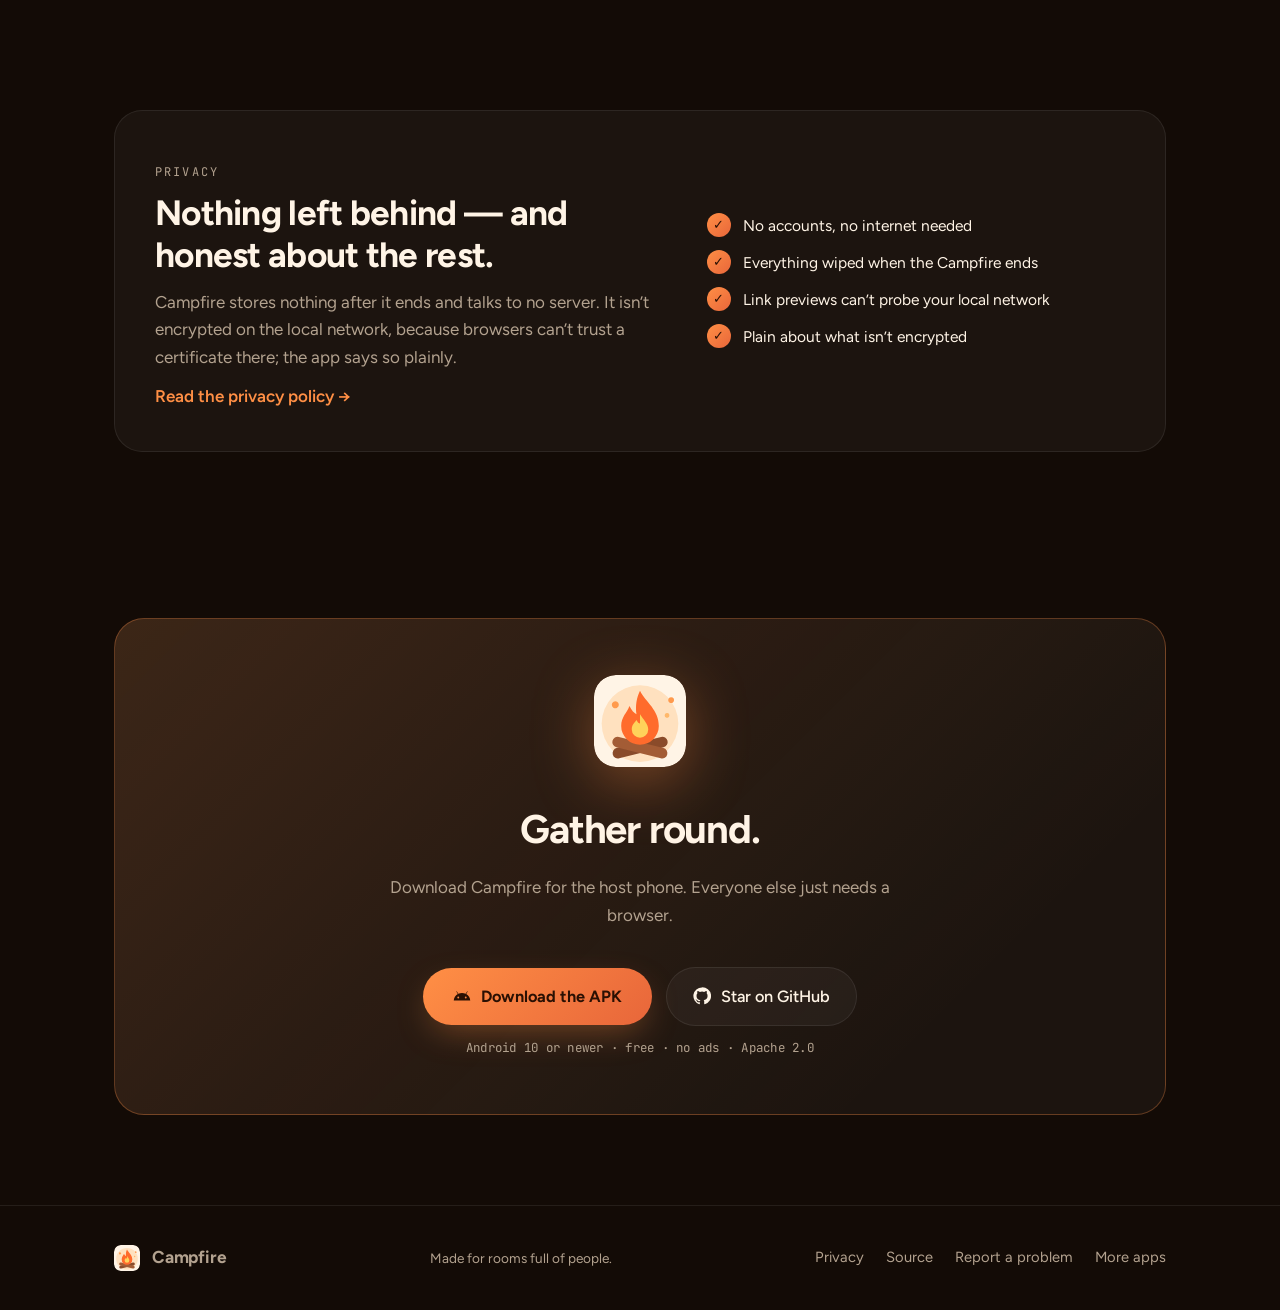
==== commit 3ea1a2ed: "Website: a little toy to play with at the top of the page" ====
--- a/docs/index.html
+++ b/docs/index.html
@@ -42,6 +42,9 @@
       <a href="https://github.com/PremPoddar/Campfire" class="btn-ghost"><svg viewBox="0 0 24 24" fill="currentColor" aria-hidden="true"><path d="M12 .5a11.5 11.5 0 0 0-3.64 22.41c.58.1.79-.25.79-.56v-2c-3.2.7-3.87-1.37-3.87-1.37-.53-1.33-1.28-1.69-1.28-1.69-1.05-.72.08-.7.08-.7 1.16.08 1.77 1.19 1.77 1.19 1.03 1.77 2.7 1.26 3.36.96.1-.75.4-1.26.73-1.55-2.55-.29-5.24-1.28-5.24-5.69 0-1.26.45-2.29 1.19-3.1-.12-.29-.52-1.46.11-3.05 0 0 .97-.31 3.17 1.18a11 11 0 0 1 5.77 0c2.2-1.49 3.17-1.18 3.17-1.18.63 1.59.23 2.76.11 3.05.74.81 1.19 1.84 1.19 3.1 0 4.42-2.69 5.39-5.25 5.68.41.36.78 1.06.78 2.14v3.17c0 .31.21.67.8.56A11.5 11.5 0 0 0 12 .5Z"/></svg> View the source</a>
     </div>
     <p class="micro fade-up d3">Same Wi-Fi or your hotspot · nothing stored after it ends</p>
+    <div class="play fade-up d3" id="play"><div class="play-head"><span class="play-title">Toast a marshmallow</span><span class="play-tag">hold it over the fire</span></div>
+<canvas id="cmCanvas" height="230"></canvas>
+<div class="cm-foot"><span id="cmStatus">Move the marshmallow over the flames, then tap to eat it.</span><span id="cmCount" class="cm-count">🍡 0 eaten</span></div></div>
   </div>
 </header>
 
@@ -146,6 +149,19 @@
 .cf-m.me{align-self:flex-end}.cf-m.me p{background:linear-gradient(135deg,var(--accent),var(--accent-2));color:#2A1003;border-radius:14px 14px 4px 14px}
 .cf-sys{font:500 11px var(--mono);color:var(--muted);text-align:center;animation:pop .35s ease}
 .cf-typing{font:500 11.5px var(--body);color:var(--muted);height:16px;margin-top:6px}
+
+.play{max-width:620px;margin:42px auto 0;text-align:left;background:var(--card);border:1px solid var(--line);border-radius:26px;padding:20px 22px;position:relative;overflow:hidden}
+.play-head{display:flex;align-items:center;justify-content:space-between;gap:12px;margin-bottom:12px}
+.play-title{font-family:var(--display);font-weight:700;font-size:1.05rem}
+.play-tag{font-family:var(--mono);font-size:11px;letter-spacing:.16em;text-transform:uppercase;color:var(--accent)}
+.play-note{font-size:.88rem;color:var(--muted);margin-top:10px}
+.play-btn{font:600 14px var(--body);color:var(--on-accent);background:linear-gradient(135deg,var(--accent),var(--accent-2));border:0;border-radius:999px;padding:10px 18px;cursor:pointer;transition:transform .15s}
+.play-btn:active{transform:scale(.95)}
+.play-btn.ghost{color:var(--text);background:var(--card-hover);border:1px solid var(--line)}
+
+#cmCanvas{width:100%;height:230px;display:block;border-radius:18px;background:radial-gradient(circle at 50% 100%,rgba(255,143,69,.25),transparent 60%),rgba(0,0,0,.3);cursor:none;touch-action:none}
+.cm-foot{display:flex;justify-content:space-between;gap:12px;margin-top:10px;font-size:.88rem;color:var(--muted)}
+.cm-count{font:600 12px var(--mono);color:var(--accent)}
 </style>
 <script>
 const io=new IntersectionObserver(es=>es.forEach(e=>{if(e.isIntersecting){e.target.classList.add('in');io.unobserve(e.target)}}),{threshold:.12});
@@ -165,5 +181,38 @@
   cfMsgs.appendChild(d);while(cfMsgs.children.length>7)cfMsgs.firstChild.remove();setTimeout(next,1300)}}
 setTimeout(next,700);
 </script>
+<script>
+(()=>{const c=cmCanvas,x=c.getContext('2d'),dpr=devicePixelRatio||1;let W,H=230,mx=0,my=0,toast=0,eaten=0,sparks=[],over=false;
+function size(){W=c.clientWidth;c.width=W*dpr;c.height=H*dpr;x.setTransform(dpr,0,0,dpr,0,0);mx=W*.72;my=60}
+size();addEventListener('resize',size);
+function pos(e){const r=c.getBoundingClientRect();mx=e.clientX-r.left;my=e.clientY-r.top}
+c.addEventListener('pointermove',e=>{pos(e);over=true});c.addEventListener('pointerdown',e=>{pos(e);try{c.setPointerCapture(e.pointerId)}catch(_){}});
+c.addEventListener('click',()=>{if(toast<.05)return;eaten++;cmCount.textContent=`🍡 ${eaten} eaten`;
+ cmStatus.textContent=toast>.85?'Crunchy and burnt — some people love that 😅':toast>.55?'Perfectly golden. Chef’s kiss! 🤌':'A little pale, but still yummy 😋';toast=0;
+ for(let i=0;i<14;i++)sparks.push({x:mx,y:my,vx:(Math.random()-.5)*3,vy:-Math.random()*3,l:1})});
+const fx=()=>W/2,fy=H-38;
+function mallowColor(t){const s=[[250,246,238],[244,214,150],[205,140,70],[120,70,35],[40,25,18]];const k=Math.min(3.999,t*4),i=Math.floor(k),f=k-i;
+ const a=s[i],b=s[i+1];return `rgb(${a.map((v,j)=>Math.round(v+(b[j]-v)*f)).join(',')})`}
+let last=0;
+function frame(t){const dt=Math.min(.1,(t-(last||t))/1000);last=t;x.clearRect(0,0,W,H);
+ // logs
+ x.save();x.translate(fx(),fy+18);[-.25,.25].forEach(r=>{x.save();x.rotate(r);x.fillStyle=r<0?'#8A4B2A':'#A35C35';x.beginPath();x.roundRect(-58,-8,116,16,8);x.fill();x.restore()});x.restore();
+ // flames
+ for(let i=0;i<3;i++){const h=58+Math.sin(t/180+i*2)*10,w=26-i*5,ox=(i-1)*14;const g=x.createRadialGradient(fx()+ox,fy,2,fx()+ox,fy-h/2,h);
+  g.addColorStop(0,'#FFE58A');g.addColorStop(.45,'#FF9A3D');g.addColorStop(1,'rgba(255,90,40,0)');x.fillStyle=g;x.beginPath();x.ellipse(fx()+ox,fy-h/2+6,w,h/1.6,0,0,7);x.fill()}
+ if(Math.random()<.35)sparks.push({x:fx()+(Math.random()-.5)*30,y:fy-30,vx:(Math.random()-.5)*.8,vy:-1-Math.random()*1.5,l:1});
+ sparks=sparks.filter(s=>(s.l-=.012)>0);sparks.forEach(s=>{s.x+=s.vx;s.y+=s.vy;x.fillStyle=`rgba(255,${180+Math.random()*60|0},90,${s.l})`;x.fillRect(s.x,s.y,2.4,2.4)});
+ // toasting: hotter the closer to the flame tips
+ const d=Math.hypot(mx-fx(),my-(fy-50));const heat=Math.max(0,1-d/110);toast=Math.min(1,toast+heat*dt*.28);
+ if(heat>.2&&toast<1)cmStatus.textContent=toast<.3?'Warming up…':toast<.55?'Getting toasty…':toast<.85?'Golden! Tap to eat 😋':'Uh oh, it’s catching fire! 🔥';
+ // stick and marshmallow
+ x.strokeStyle='#7a4a2a';x.lineWidth=4;x.lineCap='round';x.beginPath();x.moveTo(mx+70,my+45);x.lineTo(mx+6,my+3);x.stroke();
+ x.fillStyle=mallowColor(toast);x.beginPath();x.roundRect(mx-14,my-11,28,24,9);x.fill();
+ if(toast>.9){x.fillStyle='rgba(255,140,50,.8)';x.beginPath();x.ellipse(mx,my-16,6,10+Math.sin(t/80)*3,0,0,7);x.fill()}
+ x.fillStyle='rgba(0,0,0,.55)';x.fillRect(mx-6,my-3,3,4);x.fillRect(mx+3,my-3,3,4);
+ x.strokeStyle='rgba(0,0,0,.55)';x.lineWidth=1.6;x.beginPath();x.arc(mx,my+3,4,toast>.85?3.6:.3,toast>.85?5.8:2.8);x.stroke();
+ requestAnimationFrame(frame)}
+requestAnimationFrame(frame);})();
+</script>
 </body>
 </html>
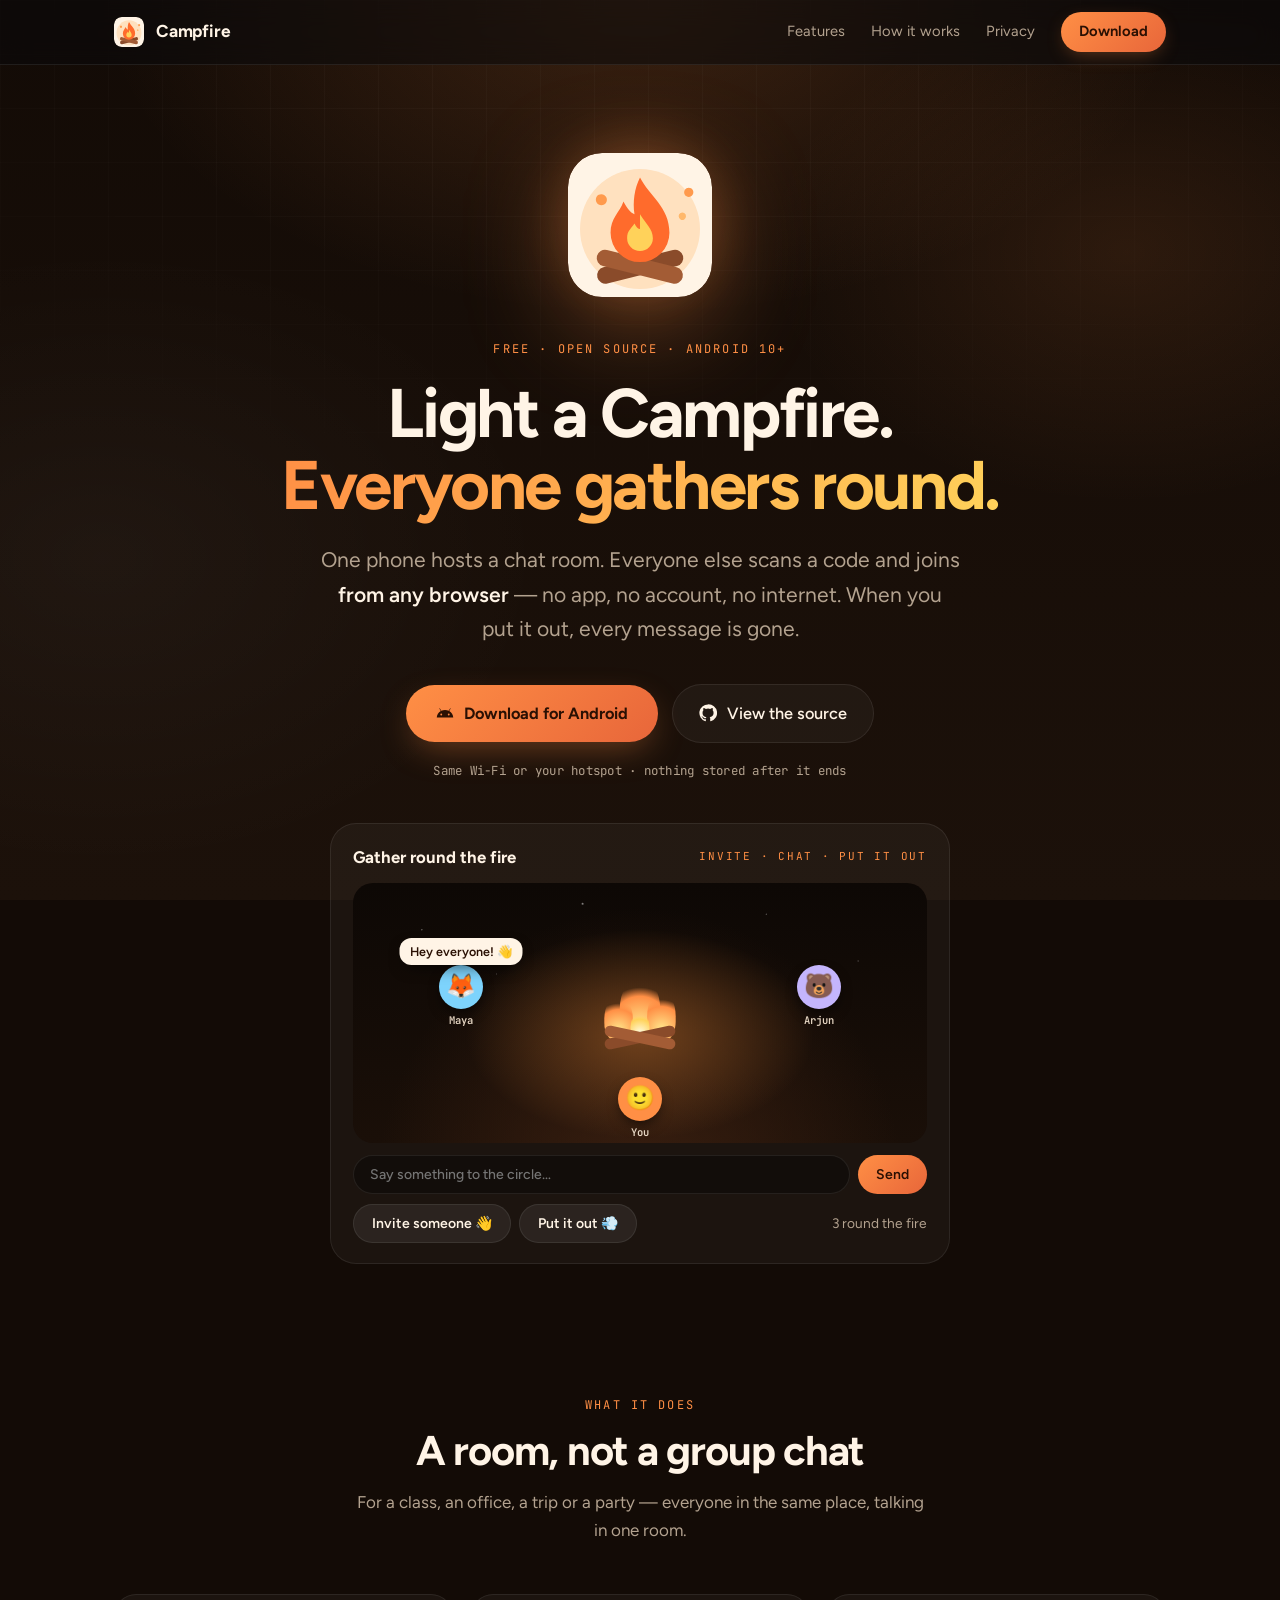
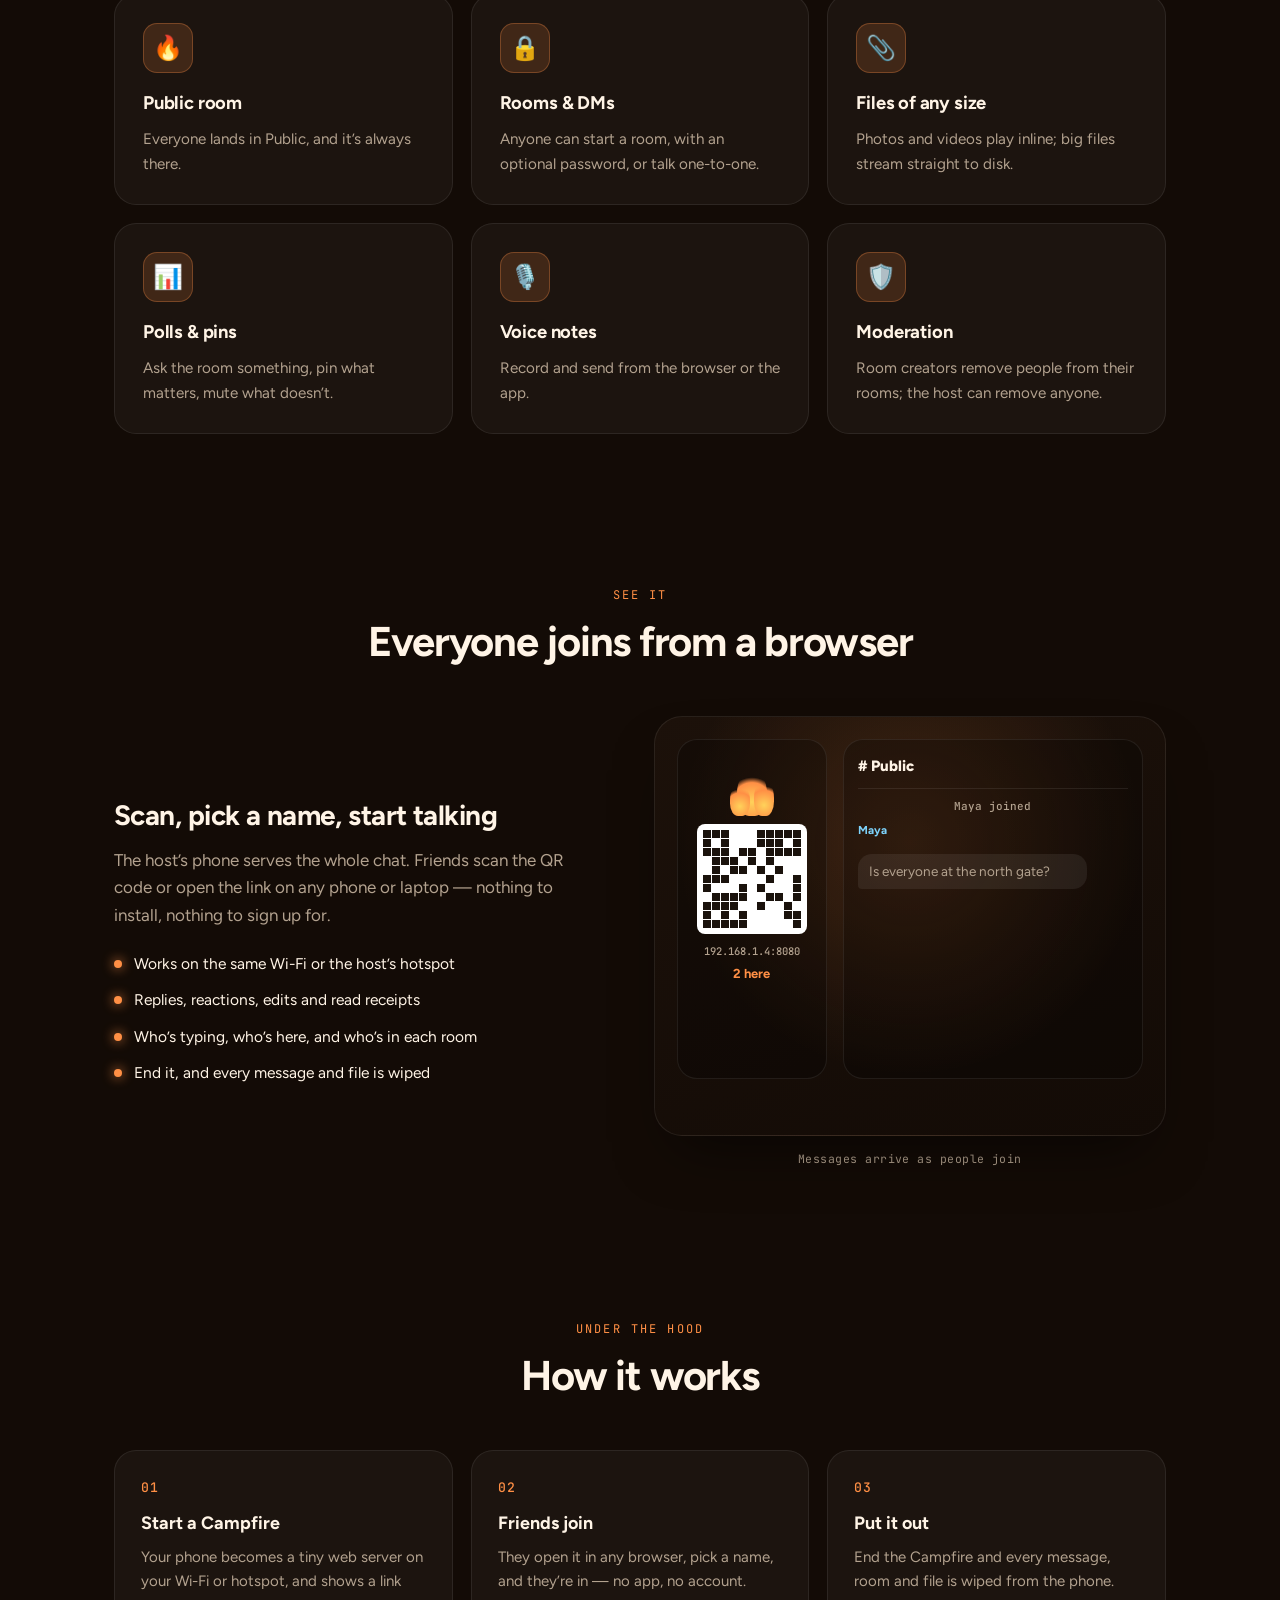
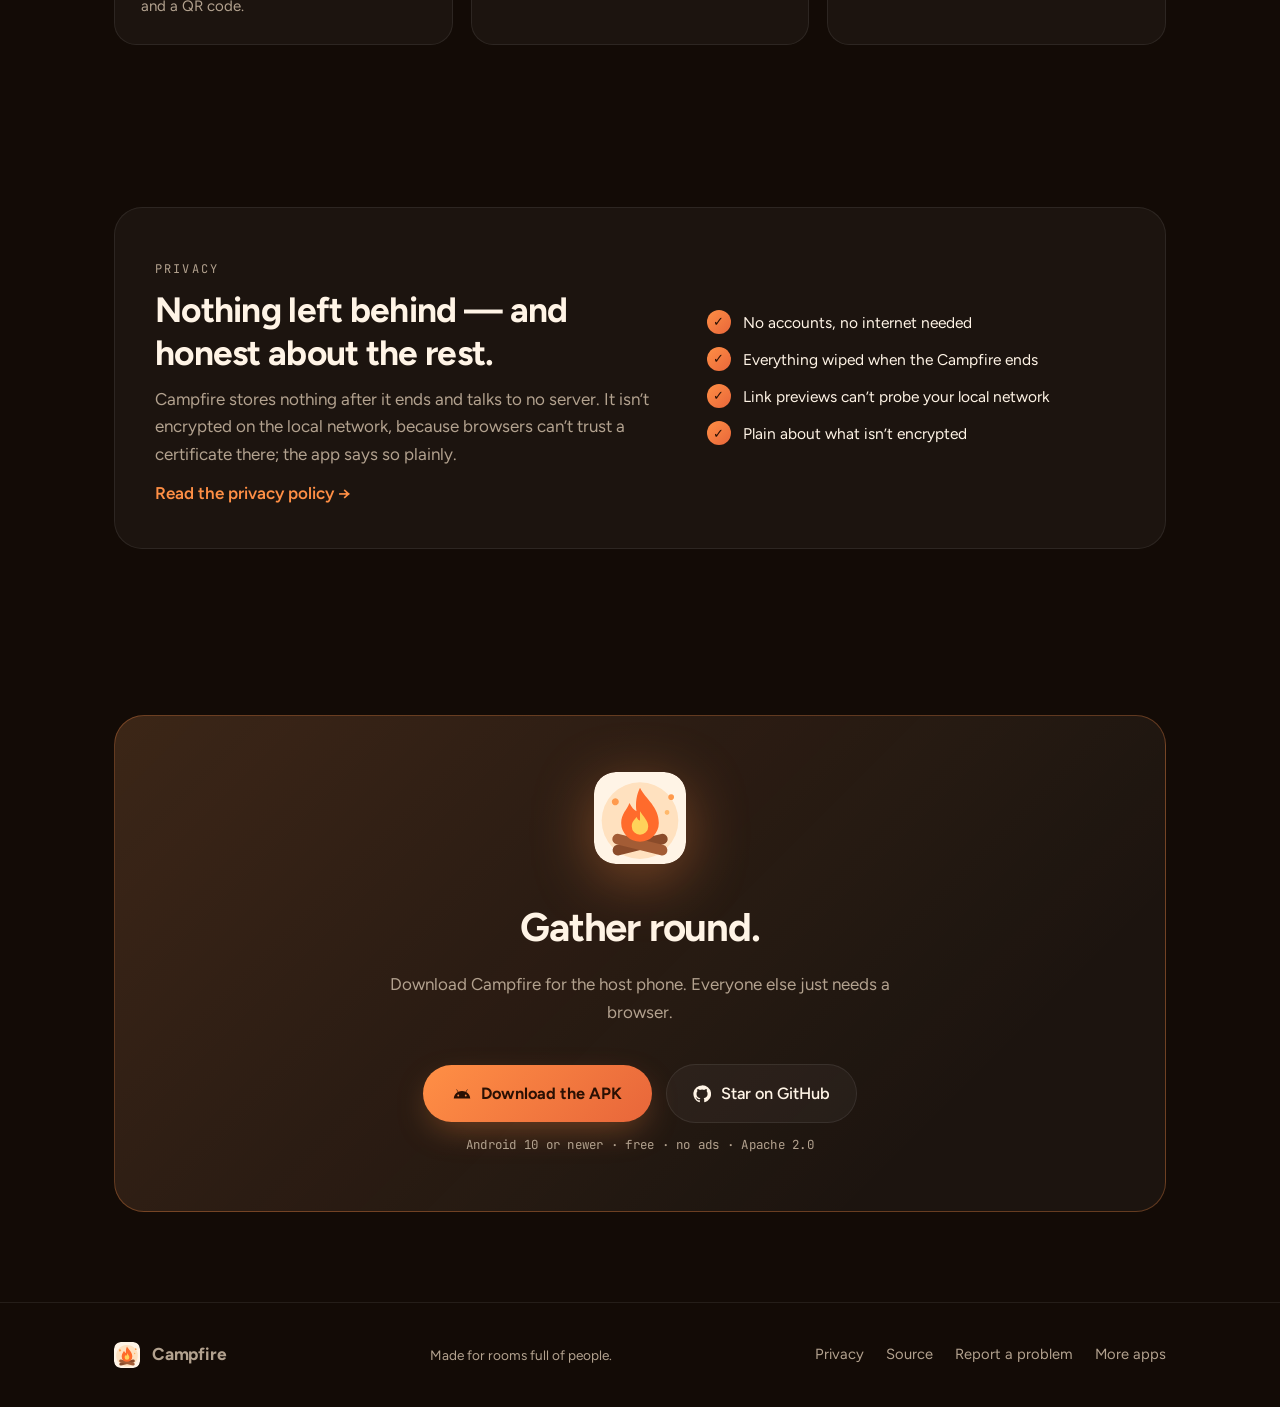
==== commit 15dad162: "Website: gather round the fire, instead of toasting marshmallows" ====
--- a/docs/index.html
+++ b/docs/index.html
@@ -42,9 +42,15 @@
       <a href="https://github.com/PremPoddar/Campfire" class="btn-ghost"><svg viewBox="0 0 24 24" fill="currentColor" aria-hidden="true"><path d="M12 .5a11.5 11.5 0 0 0-3.64 22.41c.58.1.79-.25.79-.56v-2c-3.2.7-3.87-1.37-3.87-1.37-.53-1.33-1.28-1.69-1.28-1.69-1.05-.72.08-.7.08-.7 1.16.08 1.77 1.19 1.77 1.19 1.03 1.77 2.7 1.26 3.36.96.1-.75.4-1.26.73-1.55-2.55-.29-5.24-1.28-5.24-5.69 0-1.26.45-2.29 1.19-3.1-.12-.29-.52-1.46.11-3.05 0 0 .97-.31 3.17 1.18a11 11 0 0 1 5.77 0c2.2-1.49 3.17-1.18 3.17-1.18.63 1.59.23 2.76.11 3.05.74.81 1.19 1.84 1.19 3.1 0 4.42-2.69 5.39-5.25 5.68.41.36.78 1.06.78 2.14v3.17c0 .31.21.67.8.56A11.5 11.5 0 0 0 12 .5Z"/></svg> View the source</a>
     </div>
     <p class="micro fade-up d3">Same Wi-Fi or your hotspot · nothing stored after it ends</p>
-    <div class="play fade-up d3" id="play"><div class="play-head"><span class="play-title">Toast a marshmallow</span><span class="play-tag">hold it over the fire</span></div>
-<canvas id="cmCanvas" height="230"></canvas>
-<div class="cm-foot"><span id="cmStatus">Move the marshmallow over the flames, then tap to eat it.</span><span id="cmCount" class="cm-count">🍡 0 eaten</span></div></div>
+    <div class="play fade-up d3" id="play"><div class="play-head"><span class="play-title">Gather round the fire</span><span class="play-tag">invite · chat · put it out</span></div>
+<div class="gr-scene" id="grScene">
+  <div class="gr-glow" id="grGlow"></div>
+  <div class="gr-fire" id="grFire"><i></i><i></i><i></i><b></b></div>
+  <div class="gr-smoke" id="grSmoke"><i></i><i></i><i></i></div>
+  <div class="gr-logs"><i></i><i></i></div>
+</div>
+<form class="gr-say" id="grSay" autocomplete="off"><input id="grInput" maxlength="60" placeholder="Say something to the circle…" /><button class="play-btn" type="submit">Send</button></form>
+<div class="gr-foot"><button class="play-btn ghost" id="grInvite">Invite someone 👋</button><button class="play-btn ghost" id="grOut">Put it out 💨</button><span id="grStatus" class="gr-status">Just you by the fire.</span></div></div>
   </div>
 </header>
 
@@ -159,9 +165,36 @@
 .play-btn:active{transform:scale(.95)}
 .play-btn.ghost{color:var(--text);background:var(--card-hover);border:1px solid var(--line)}
 
-#cmCanvas{width:100%;height:230px;display:block;border-radius:18px;background:radial-gradient(circle at 50% 100%,rgba(255,143,69,.25),transparent 60%),rgba(0,0,0,.3);cursor:none;touch-action:none}
-.cm-foot{display:flex;justify-content:space-between;gap:12px;margin-top:10px;font-size:.88rem;color:var(--muted)}
-.cm-count{font:600 12px var(--mono);color:var(--accent)}
+.gr-scene{position:relative;height:260px;border-radius:20px;overflow:hidden;background:radial-gradient(ellipse at 50% 120%,#3a1f10,transparent 65%),linear-gradient(#0d0805,#1a0f08)}
+.gr-scene::before{content:"";position:absolute;inset:0;background-image:radial-gradient(1px 1px at 12% 18%,#fff8,transparent),radial-gradient(1px 1px at 72% 12%,#fff6,transparent),radial-gradient(1.5px 1.5px at 40% 8%,#fff9,transparent),radial-gradient(1px 1px at 88% 30%,#fff5,transparent),radial-gradient(1px 1px at 25% 35%,#fff4,transparent)}
+.gr-glow{position:absolute;left:50%;top:58%;width:300px;height:180px;margin:-90px 0 0 -150px;border-radius:50%;background:radial-gradient(closest-side,rgba(255,150,60,.35),transparent);transition:transform .6s,opacity .6s}
+.gr-fire{position:absolute;left:50%;top:58%;width:0;height:0;transition:transform .6s,opacity .6s}
+.gr-fire i,.gr-fire b{position:absolute;bottom:-6px;border-radius:50% 50% 40% 40%;transform-origin:bottom center;animation:grf 1.1s ease-in-out infinite}
+.gr-fire i{left:-17px;width:34px;height:54px;background:radial-gradient(circle at 50% 75%,#FFE58A,#FF8F45 55%,rgba(255,90,40,0) 72%)}
+.gr-fire i:nth-child(2){left:-30px;width:24px;height:38px;animation-delay:.25s}.gr-fire i:nth-child(3){left:6px;width:24px;height:42px;animation-delay:.5s}
+.gr-fire b{left:-8px;width:16px;height:24px;background:radial-gradient(circle at 50% 70%,#fffbe0,#FFD25A 60%,transparent 75%);animation-delay:.1s}
+@keyframes grf{0%,100%{transform:scaleY(1) skewX(0)}50%{transform:scaleY(1.18) skewX(5deg)}}
+.gr-logs{position:absolute;left:50%;top:58%}
+.gr-logs i{position:absolute;left:-36px;top:-2px;width:72px;height:11px;border-radius:6px;background:#8A4B2A;transform:rotate(-12deg)}.gr-logs i+i{background:#A35C35;transform:rotate(12deg)}
+.gr-smoke{position:absolute;left:50%;top:50%;opacity:0;transition:opacity .4s}
+.gr-smoke i{position:absolute;left:-10px;width:20px;height:20px;border-radius:50%;background:rgba(200,190,180,.25);animation:grs 2.4s ease-out infinite}
+.gr-smoke i:nth-child(2){animation-delay:.8s}.gr-smoke i:nth-child(3){animation-delay:1.6s}
+@keyframes grs{from{transform:translateY(0) scale(.6);opacity:.8}to{transform:translateY(-110px) scale(2.2);opacity:0}}
+.gr-out .gr-fire{transform:scale(.15);opacity:0}.gr-out .gr-glow{opacity:.15;transform:scale(.6)}.gr-out .gr-smoke{opacity:1}
+.gr-p{position:absolute;width:44px;margin-left:-22px;text-align:center;transition:left 1.4s cubic-bezier(.3,.9,.4,1),top 1.4s cubic-bezier(.3,.9,.4,1),opacity .6s}
+.gr-face{width:44px;height:44px;border-radius:50%;display:grid;place-items:center;font-size:24px;box-shadow:0 6px 16px -6px #000;animation:grbob 2.6s ease-in-out infinite}
+@keyframes grbob{0%,100%{transform:translateY(0)}50%{transform:translateY(-3px)}}
+.gr-name{font:600 10.5px var(--mono);color:var(--soft);margin-top:4px;white-space:nowrap}
+.gr-b{position:absolute;bottom:62px;left:50%;transform:translateX(-50%);background:#fff4e6;color:#2a1003;font:600 12.5px var(--body);padding:6px 10px;border-radius:12px;white-space:nowrap;max-width:200px;overflow:hidden;text-overflow:ellipsis;animation:grpop .3s ease;box-shadow:0 6px 18px -8px #000}
+.gr-b::after{content:"";position:absolute;left:50%;bottom:-5px;margin-left:-5px;border:5px solid transparent;border-top-color:#fff4e6;border-bottom:0}
+.gr-b.me{background:linear-gradient(135deg,var(--accent),var(--accent-2))}.gr-b.me::after{border-top-color:var(--accent-2)}
+@keyframes grpop{from{transform:translateX(-50%) scale(.6);opacity:0}to{transform:translateX(-50%) scale(1);opacity:1}}
+.gr-say{display:flex;gap:8px;margin-top:12px}
+.gr-say input{flex:1;min-width:0;font:500 14px var(--body);color:var(--text);background:rgba(0,0,0,.3);border:1px solid var(--line);border-radius:999px;padding:10px 16px;outline:none}
+.gr-say input:focus{border-color:var(--accent)}
+.gr-foot{display:flex;gap:8px;align-items:center;flex-wrap:wrap;margin-top:10px}
+.gr-status{font-size:.86rem;color:var(--muted);margin-left:auto}
+@media(max-width:520px){.gr-status{margin-left:0;width:100%}}
 </style>
 <script>
 const io=new IntersectionObserver(es=>es.forEach(e=>{if(e.isIntersecting){e.target.classList.add('in');io.unobserve(e.target)}}),{threshold:.12});
@@ -182,37 +215,27 @@
 setTimeout(next,700);
 </script>
 <script>
-(()=>{const c=cmCanvas,x=c.getContext('2d'),dpr=devicePixelRatio||1;let W,H=230,mx=0,my=0,toast=0,eaten=0,sparks=[],over=false;
-function size(){W=c.clientWidth;c.width=W*dpr;c.height=H*dpr;x.setTransform(dpr,0,0,dpr,0,0);mx=W*.72;my=60}
-size();addEventListener('resize',size);
-function pos(e){const r=c.getBoundingClientRect();mx=e.clientX-r.left;my=e.clientY-r.top}
-c.addEventListener('pointermove',e=>{pos(e);over=true});c.addEventListener('pointerdown',e=>{pos(e);try{c.setPointerCapture(e.pointerId)}catch(_){}});
-c.addEventListener('click',()=>{if(toast<.05)return;eaten++;cmCount.textContent=`🍡 ${eaten} eaten`;
- cmStatus.textContent=toast>.85?'Crunchy and burnt — some people love that 😅':toast>.55?'Perfectly golden. Chef’s kiss! 🤌':'A little pale, but still yummy 😋';toast=0;
- for(let i=0;i<14;i++)sparks.push({x:mx,y:my,vx:(Math.random()-.5)*3,vy:-Math.random()*3,l:1})});
-const fx=()=>W/2,fy=H-38;
-function mallowColor(t){const s=[[250,246,238],[244,214,150],[205,140,70],[120,70,35],[40,25,18]];const k=Math.min(3.999,t*4),i=Math.floor(k),f=k-i;
- const a=s[i],b=s[i+1];return `rgb(${a.map((v,j)=>Math.round(v+(b[j]-v)*f)).join(',')})`}
-let last=0;
-function frame(t){const dt=Math.min(.1,(t-(last||t))/1000);last=t;x.clearRect(0,0,W,H);
- // logs
- x.save();x.translate(fx(),fy+18);[-.25,.25].forEach(r=>{x.save();x.rotate(r);x.fillStyle=r<0?'#8A4B2A':'#A35C35';x.beginPath();x.roundRect(-58,-8,116,16,8);x.fill();x.restore()});x.restore();
- // flames
- for(let i=0;i<3;i++){const h=58+Math.sin(t/180+i*2)*10,w=26-i*5,ox=(i-1)*14;const g=x.createRadialGradient(fx()+ox,fy,2,fx()+ox,fy-h/2,h);
-  g.addColorStop(0,'#FFE58A');g.addColorStop(.45,'#FF9A3D');g.addColorStop(1,'rgba(255,90,40,0)');x.fillStyle=g;x.beginPath();x.ellipse(fx()+ox,fy-h/2+6,w,h/1.6,0,0,7);x.fill()}
- if(Math.random()<.35)sparks.push({x:fx()+(Math.random()-.5)*30,y:fy-30,vx:(Math.random()-.5)*.8,vy:-1-Math.random()*1.5,l:1});
- sparks=sparks.filter(s=>(s.l-=.012)>0);sparks.forEach(s=>{s.x+=s.vx;s.y+=s.vy;x.fillStyle=`rgba(255,${180+Math.random()*60|0},90,${s.l})`;x.fillRect(s.x,s.y,2.4,2.4)});
- // toasting: hotter the closer to the flame tips
- const d=Math.hypot(mx-fx(),my-(fy-50));const heat=Math.max(0,1-d/110);toast=Math.min(1,toast+heat*dt*.28);
- if(heat>.2&&toast<1)cmStatus.textContent=toast<.3?'Warming up…':toast<.55?'Getting toasty…':toast<.85?'Golden! Tap to eat 😋':'Uh oh, it’s catching fire! 🔥';
- // stick and marshmallow
- x.strokeStyle='#7a4a2a';x.lineWidth=4;x.lineCap='round';x.beginPath();x.moveTo(mx+70,my+45);x.lineTo(mx+6,my+3);x.stroke();
- x.fillStyle=mallowColor(toast);x.beginPath();x.roundRect(mx-14,my-11,28,24,9);x.fill();
- if(toast>.9){x.fillStyle='rgba(255,140,50,.8)';x.beginPath();x.ellipse(mx,my-16,6,10+Math.sin(t/80)*3,0,0,7);x.fill()}
- x.fillStyle='rgba(0,0,0,.55)';x.fillRect(mx-6,my-3,3,4);x.fillRect(mx+3,my-3,3,4);
- x.strokeStyle='rgba(0,0,0,.55)';x.lineWidth=1.6;x.beginPath();x.arc(mx,my+3,4,toast>.85?3.6:.3,toast>.85?5.8:2.8);x.stroke();
- requestAnimationFrame(frame)}
-requestAnimationFrame(frame);})();
+(()=>{const scene=grScene;const SEATS=8;const people=[];
+const NAMES=['Maya','Arjun','Leo','Zara','Kai','Noor','Sam'];const FACES=['🦊','🐻','🐼','🐸','🦉','🐨','🐯'];const COLS=['#7dd3fc','#c4b5fd','#86efac','#fda4af','#fcd34d','#a5b4fc','#f9a8d4'];
+const HELLO=['Hey everyone! 👋','Ooh, cozy','Who brought snacks?','Hi hi!','Nice fire 🔥','Made it!','Room for one more?'];
+const REPLY=['Haha 😂','Same!','Totally 🙌','💯','🔥🔥','Aww ❤️','No way!','+1','Tell me more 👀'];
+function seat(i,n){const a=Math.PI/2+(i+1)*(2*Math.PI/(n+1));return[50+Math.cos(a)*36,58+Math.sin(a)*30]}
+function place(){const n=people.length;people.forEach((p,i)=>{const[x,y]=i===0?[50,86]:seat(i-1,n-1);p.el.style.left=x+'%';p.el.style.top=`calc(${y}% - 30px)`});
+ const k=Math.min(1.7,.8+n*.13);grFire.style.transform=scene.classList.contains('gr-out')?'':`scale(${k})`;grGlow.style.transform=scene.classList.contains('gr-out')?'':`scale(${.8+n*.12})`}
+function bubble(p,t,me){p.el.querySelector('.gr-b')?.remove();const b=document.createElement('div');b.className='gr-b'+(me?' me':'');b.textContent=t;p.el.appendChild(b);clearTimeout(p.t);p.t=setTimeout(()=>b.remove(),3200)}
+function add(name,face,col,me){const el=document.createElement('div');el.className='gr-p';el.innerHTML=`<div class="gr-face" style="background:${col}">${face}</div><div class="gr-name">${name}</div>`;
+ el.style.left=(Math.random()<.5?-8:108)+'%';el.style.top='40%';scene.appendChild(el);const p={el,name};people.push(p);requestAnimationFrame(()=>requestAnimationFrame(place));return p}
+function status(){const n=people.length;grStatus.textContent=scene.classList.contains('gr-out')?'The fire is out. Every message is gone.':n===1?'Just you by the fire.':`${n} round the fire`}
+const me=add('You','🙂','#FF8F45',true);
+function relight(){if(!scene.classList.contains('gr-out'))return;scene.classList.remove('gr-out');people.splice(1).forEach(p=>p.el.remove());place();status()}
+grInvite.onclick=()=>{relight();if(people.length>SEATS){grStatus.textContent='The circle is full! 🔥';return}
+ const i=(people.length-1)%NAMES.length;const p=add(NAMES[i],FACES[i],COLS[i]);status();setTimeout(()=>bubble(p,HELLO[i]),1500)};
+grSay.onsubmit=e=>{e.preventDefault();const t=grInput.value.trim();if(!t)return;relight();bubble(me,t,true);grInput.value='';
+ const others=people.slice(1);if(others.length){const o=others[Math.floor(Math.random()*others.length)];setTimeout(()=>bubble(o,REPLY[Math.floor(Math.random()*REPLY.length)]),900)}
+ else setTimeout(()=>{grStatus.textContent='Nobody here yet — invite someone!'},400)};
+grOut.onclick=()=>{if(scene.classList.contains('gr-out'))return;people.slice(1).forEach(p=>bubble(p,'Bye! 👋'));
+ setTimeout(()=>{scene.classList.add('gr-out');people.forEach(p=>p.el.querySelector('.gr-b')?.remove());people.slice(1).forEach(p=>{p.el.style.opacity=0});place();status()},1200)};
+setTimeout(()=>grInvite.click(),900);setTimeout(()=>grInvite.click(),2300);})();
 </script>
 </body>
 </html>
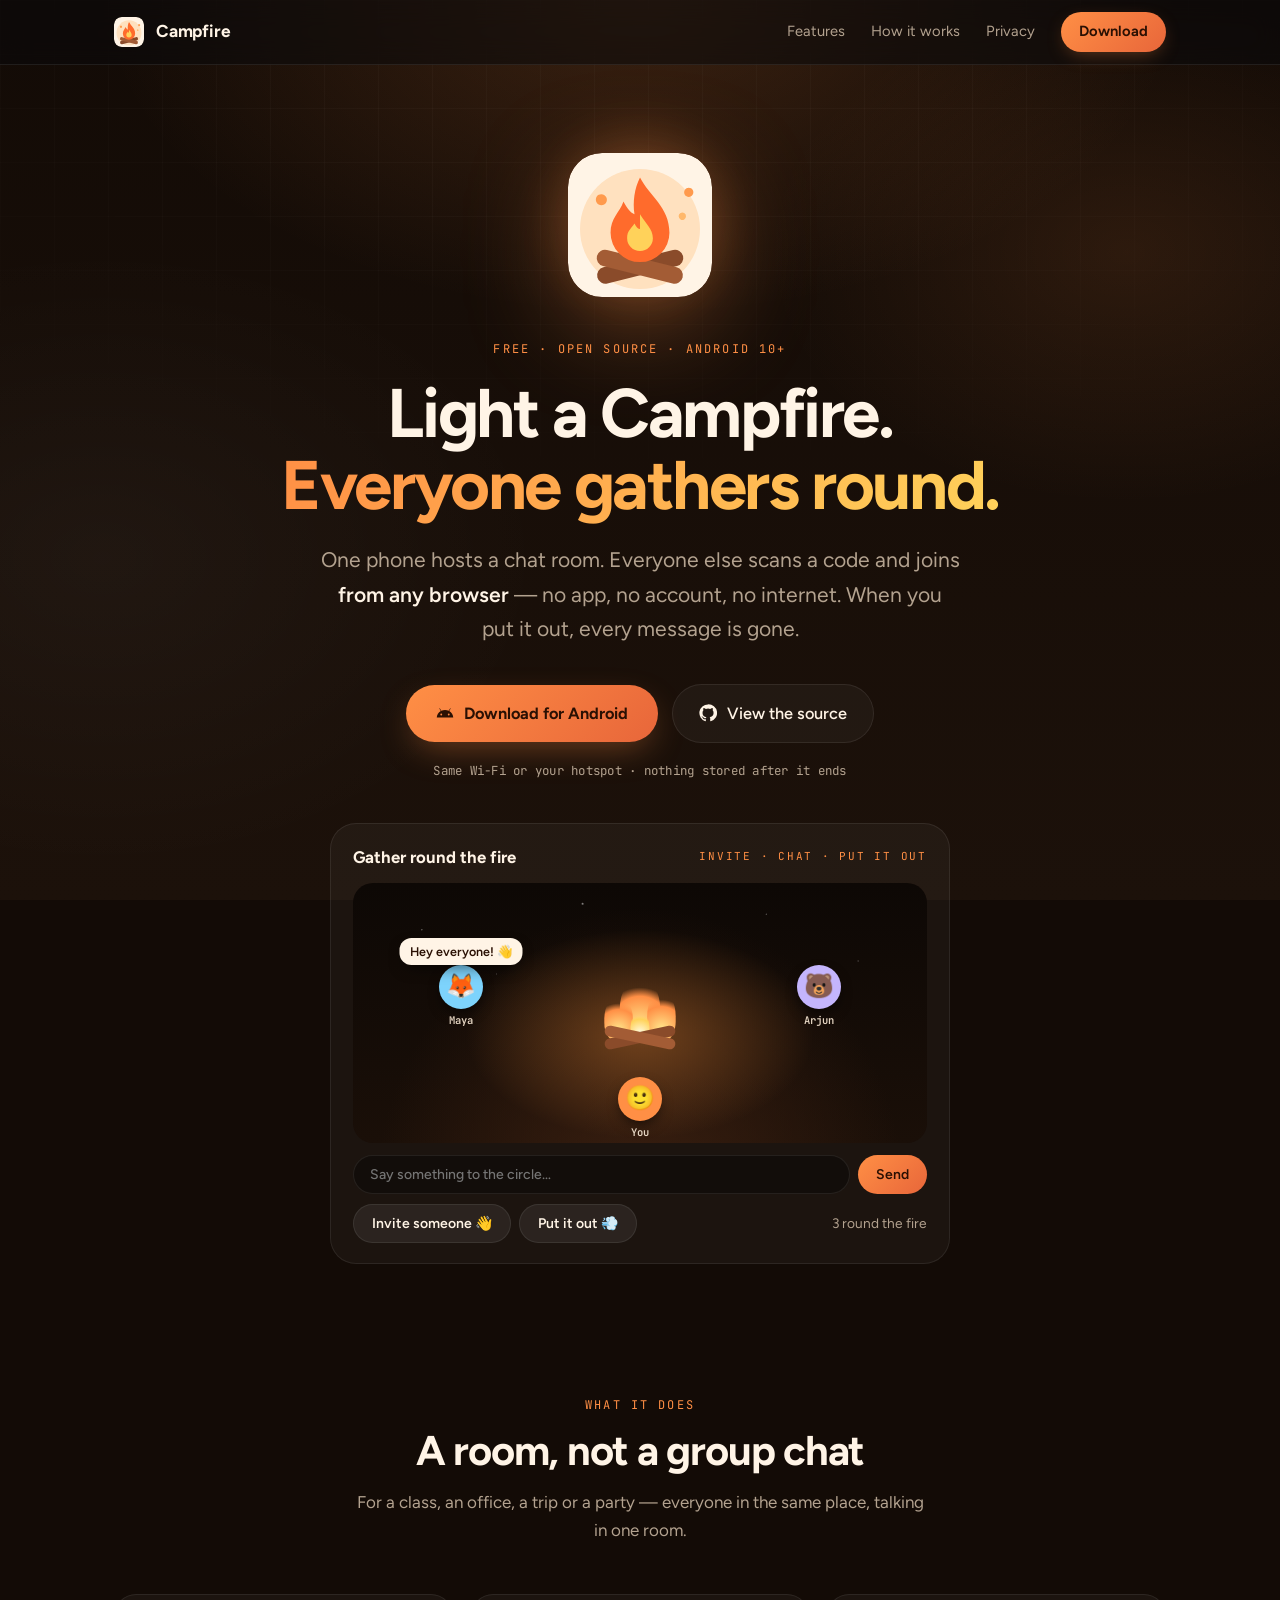
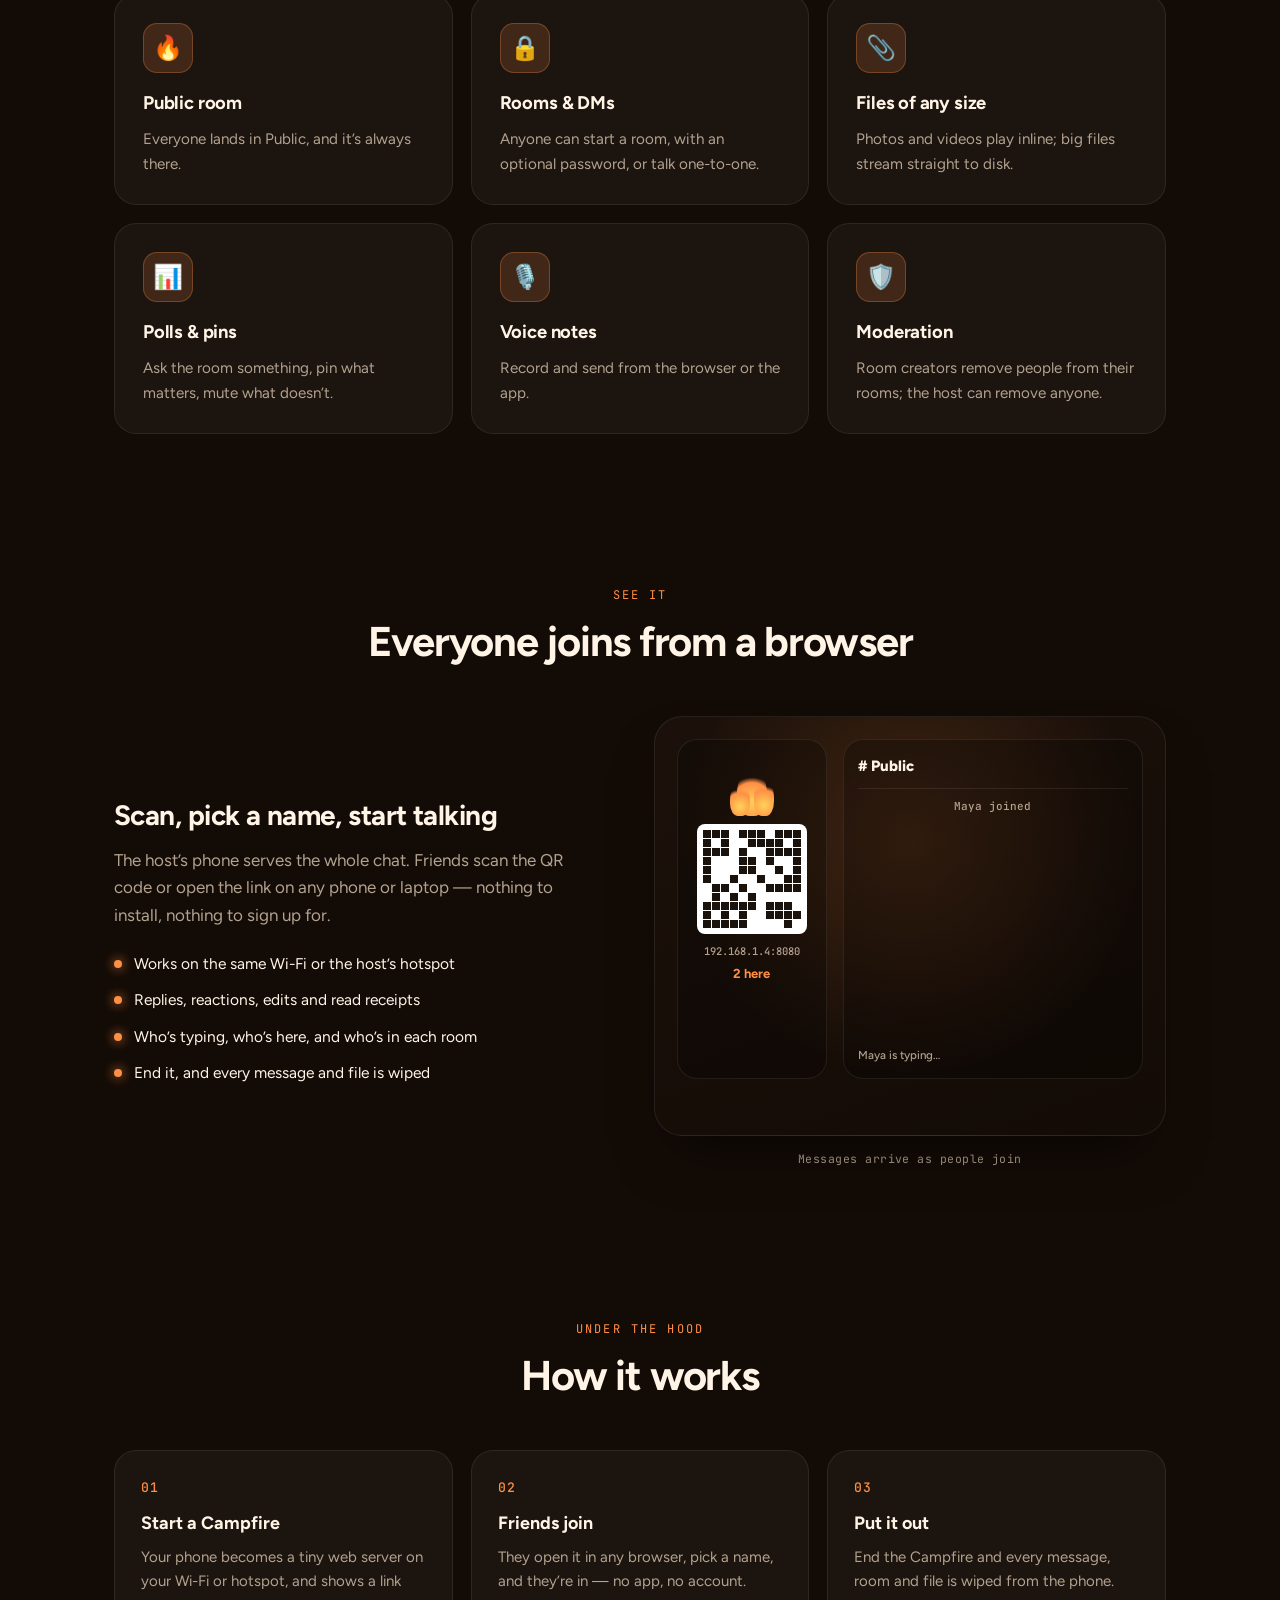
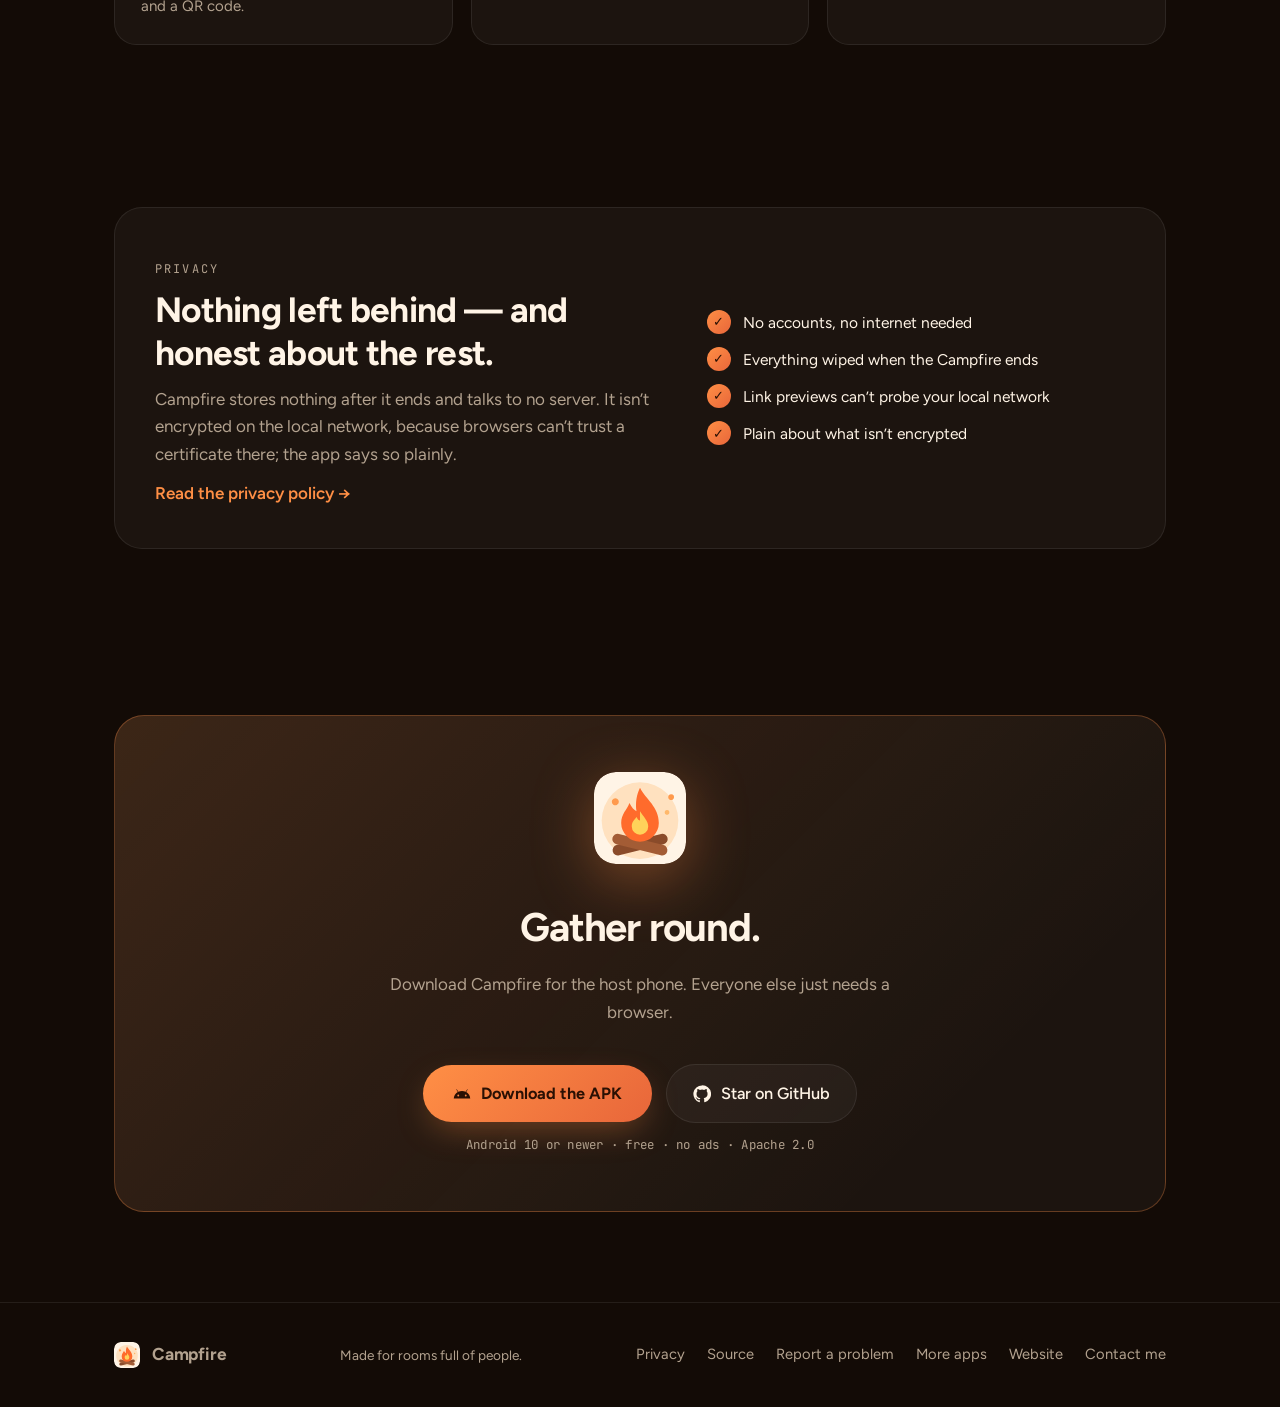
==== commit 2b1ceec1: "Add website and contact links" ====
--- a/docs/index.html
+++ b/docs/index.html
@@ -130,6 +130,8 @@
       <a href="https://github.com/PremPoddar/Campfire">Source</a>
       <a href="https://github.com/PremPoddar/Campfire/issues">Report a problem</a>
       <a href="https://github.com/PremPoddar">More apps</a>
+      <a href="https://prempoddar.is-a.dev">Website</a>
+      <a href="mailto:prempoddar@yandex.com">Contact me</a>
     </div>
   </div>
 </footer>
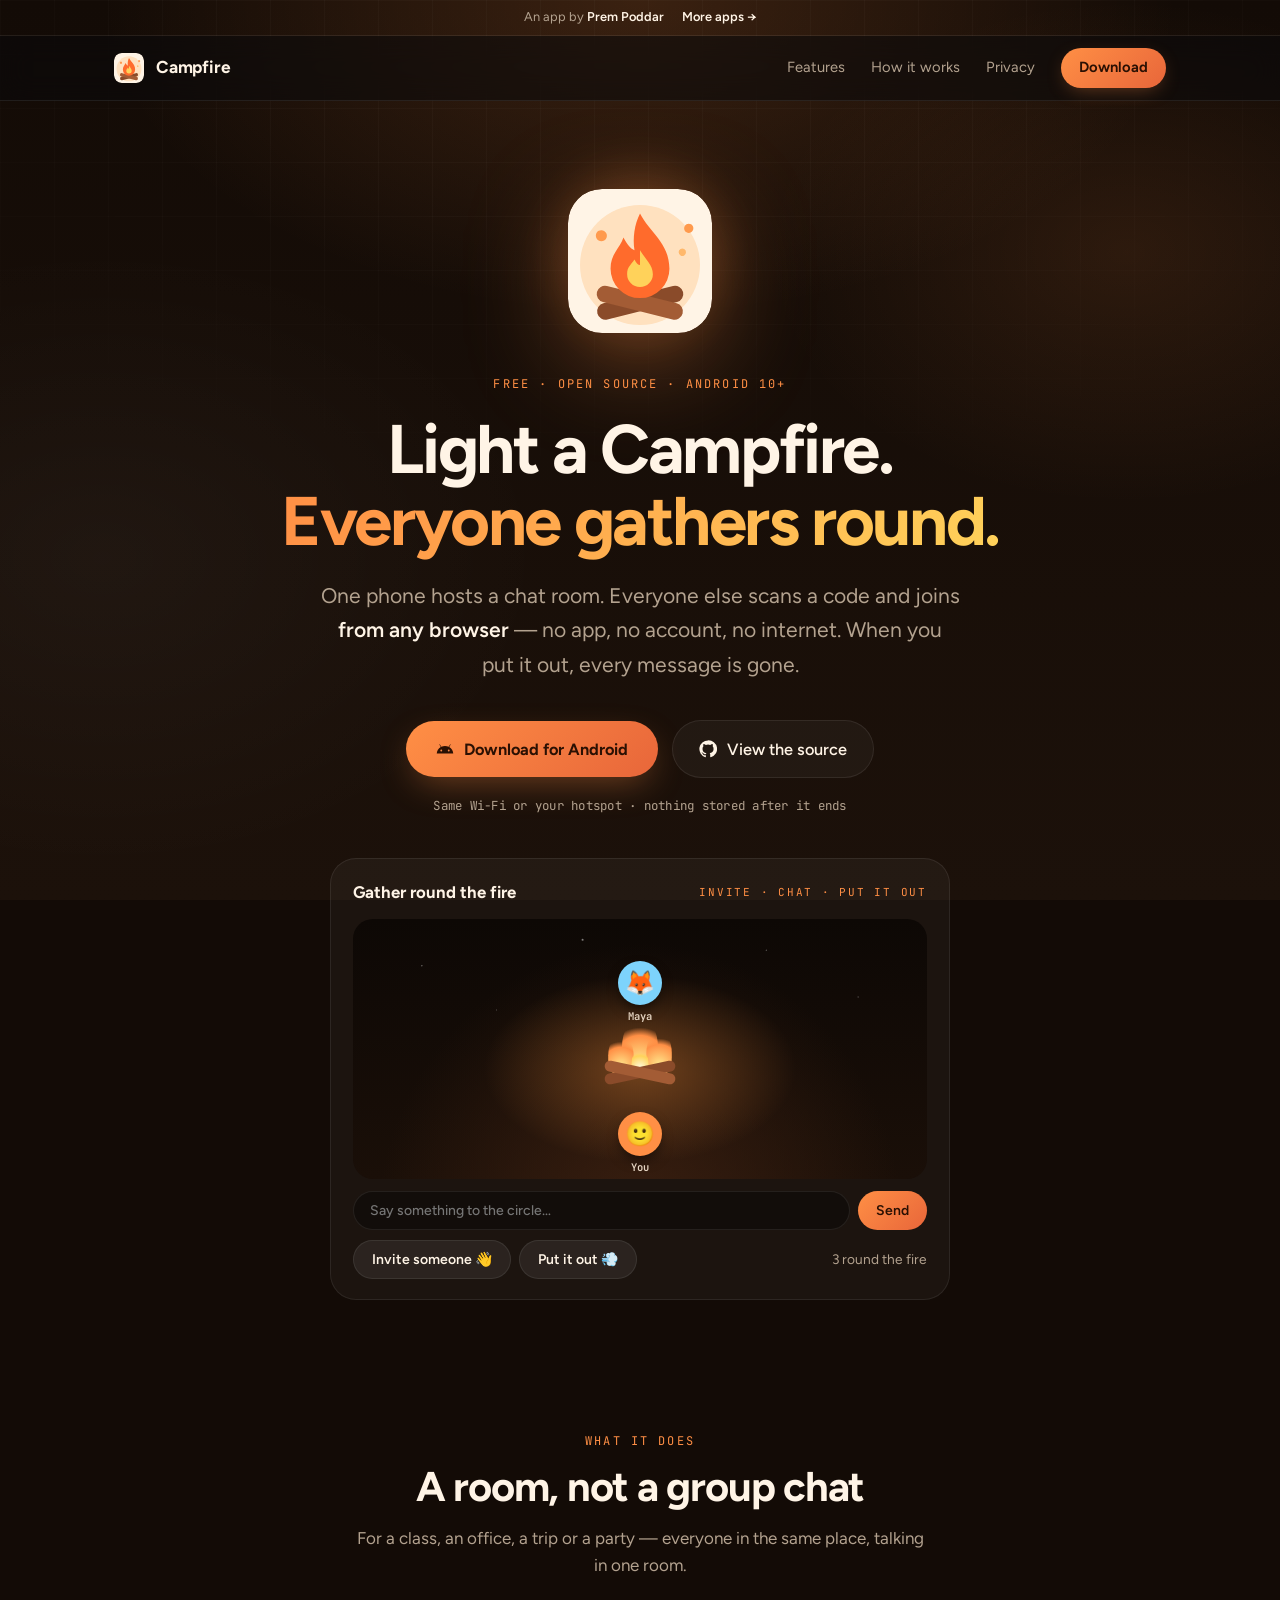
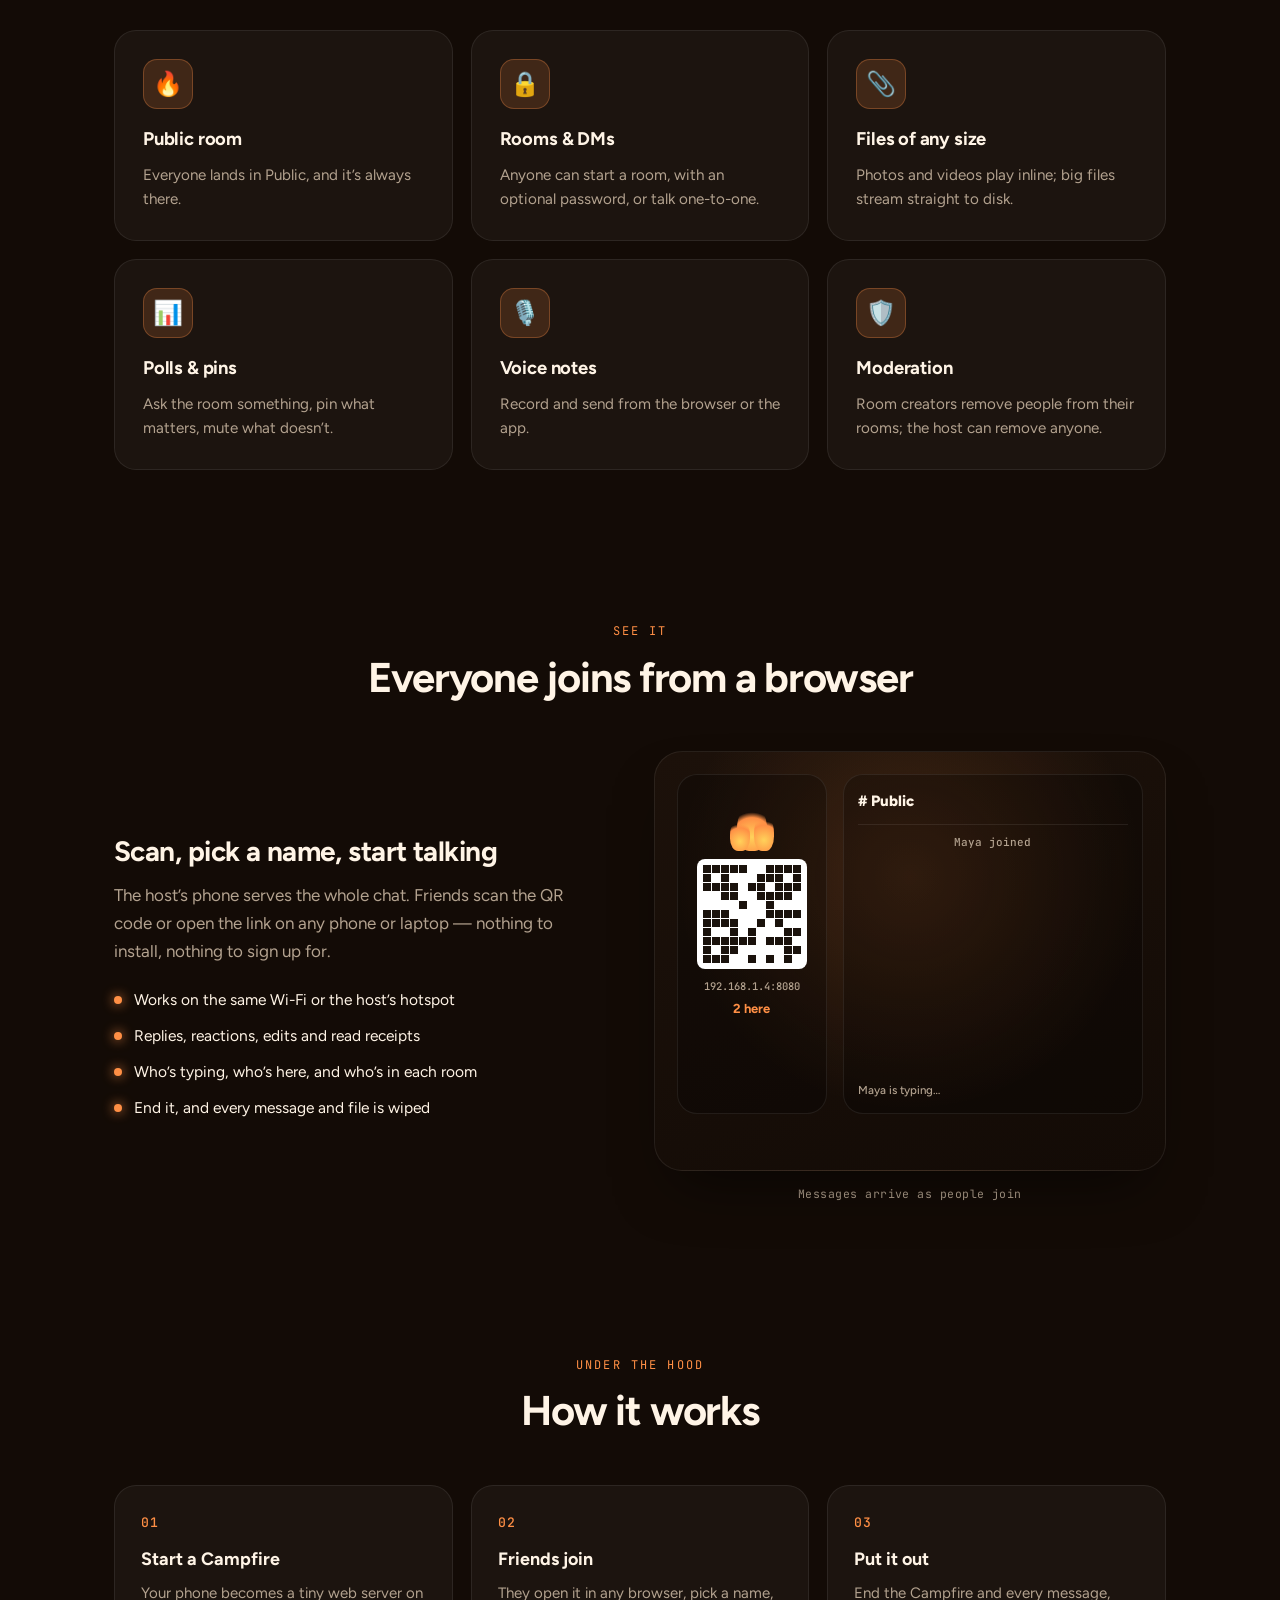
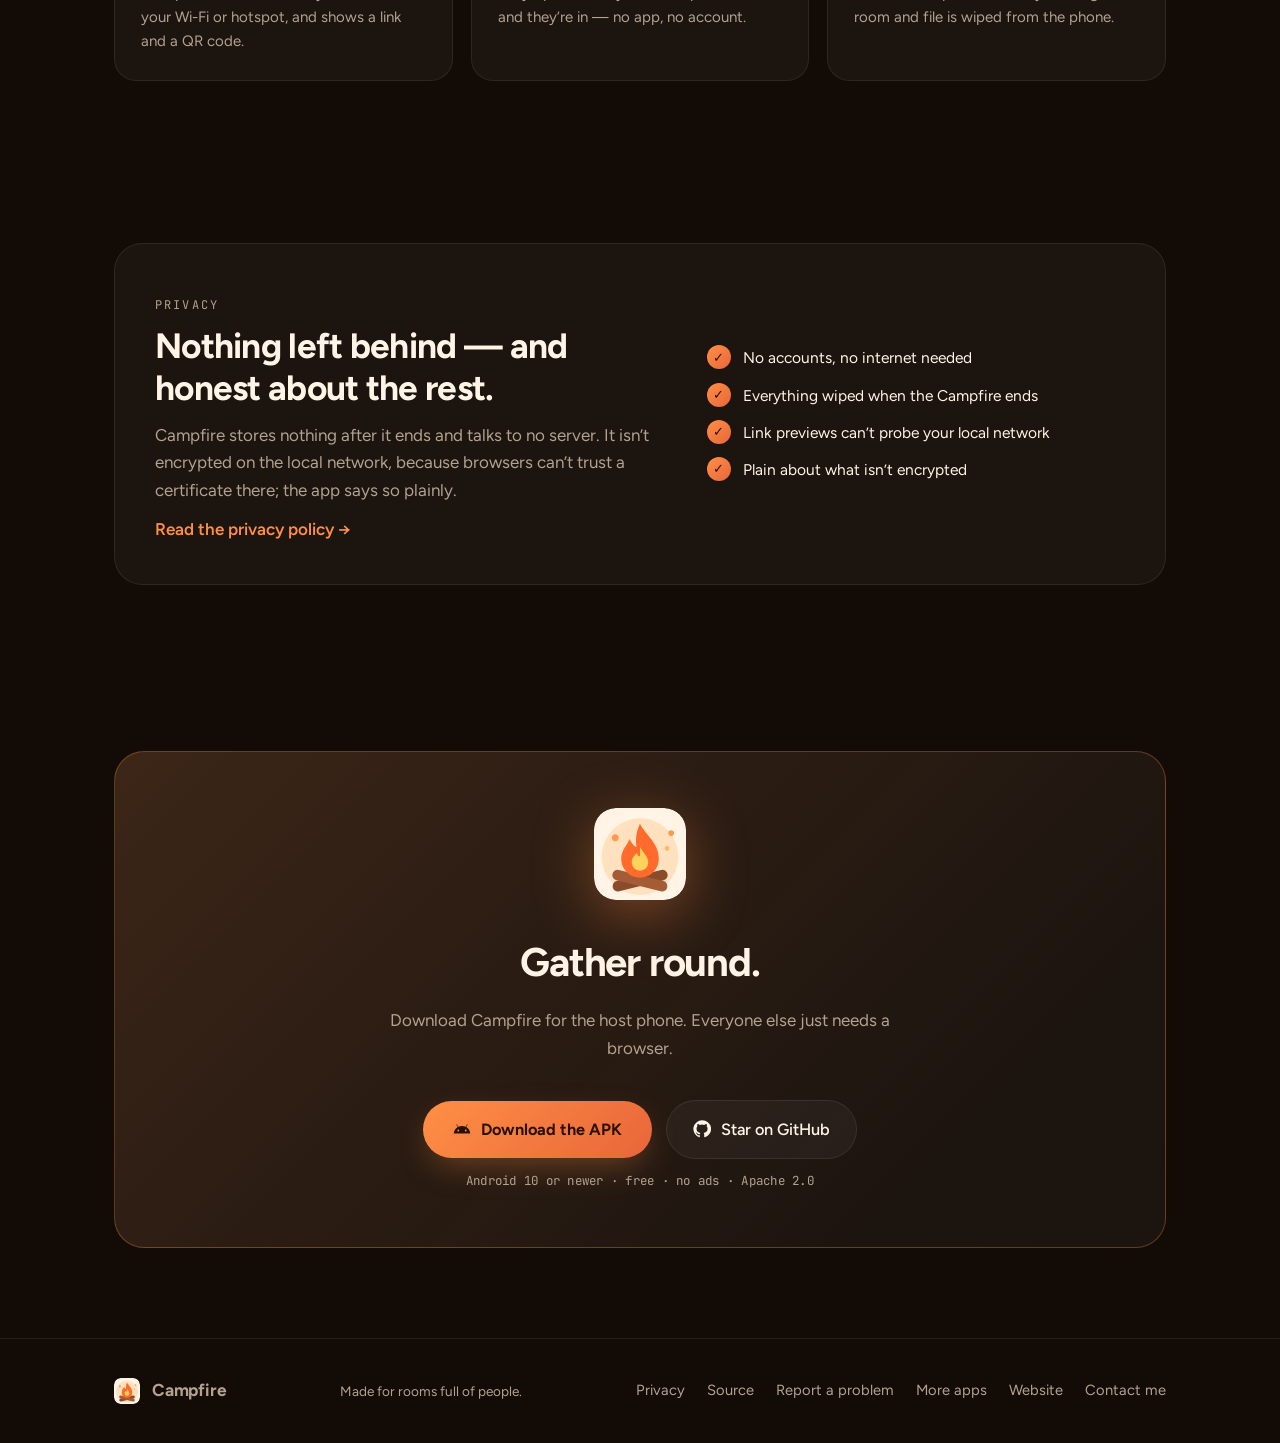
==== commit 7ae1e9cd: "Link to my website and other apps from the top of each page" ====
--- a/docs/index.html
+++ b/docs/index.html
@@ -17,6 +17,7 @@
 <style>:root{--bg:#130B06;--bg-2:#1C110A;--text:#FFF4E6;--muted:#B3A28F;--soft:#E6D6C3;--accent:#FF8F45;--accent-2:#E8663A;--accent-3:#FFD25A;--on-accent:#2A1003;--accent-glow:rgba(255,143,69,.38);--accent-soft:rgba(255,143,69,.14);--accent-line:rgba(255,143,69,.30);--glow-1:rgba(255,143,69,.17);--glow-2:rgba(255,143,69,.10);--glow-3:rgba(255,255,255,.035);--gridline:rgba(255,255,255,.025);--nav:rgba(10,10,12,.55);--line:rgba(255,255,255,.08);--line-strong:rgba(255,255,255,.22);--card:rgba(255,255,255,.04);--card-hover:rgba(255,255,255,.065);--ico-bg:rgba(255,143,69,.16);--display:"Figtree",system-ui,sans-serif;--body:"Figtree",system-ui,sans-serif;--mono:"JetBrains Mono",ui-monospace,monospace;}</style>
 </head>
 <body>
+<div class="by-strip"><span>An app by <a href="https://prempoddar.is-a.dev">Prem Poddar</a></span><a href="https://prempoddar.is-a.dev/apps/">More apps →</a></div>
 <div class="bg-glow"></div>
 <div class="bg-grid"></div>
 <nav>
@@ -129,7 +130,7 @@
       <a href="privacy/">Privacy</a>
       <a href="https://github.com/PremPoddar/Campfire">Source</a>
       <a href="https://github.com/PremPoddar/Campfire/issues">Report a problem</a>
-      <a href="https://github.com/PremPoddar">More apps</a>
+      <a href="https://prempoddar.is-a.dev/apps/">More apps</a>
       <a href="https://prempoddar.is-a.dev">Website</a>
       <a href="mailto:prempoddar@yandex.com">Contact me</a>
     </div>
--- a/docs/site.css
+++ b/docs/site.css
@@ -123,3 +123,4 @@
 .prose ul{padding-left:22px;display:grid;gap:8px;margin-top:8px}
 .prose table{min-width:0;margin-top:12px}
 .prose td:first-child{white-space:normal}
+.by-strip{position:relative;z-index:60;display:flex;justify-content:center;align-items:center;gap:18px;flex-wrap:wrap;padding:7px 16px;font-size:.8rem;color:var(--muted);border-bottom:1px solid var(--line)}.by-strip a{color:var(--text);text-decoration:none;font-weight:600}.by-strip a:hover{text-decoration:underline}
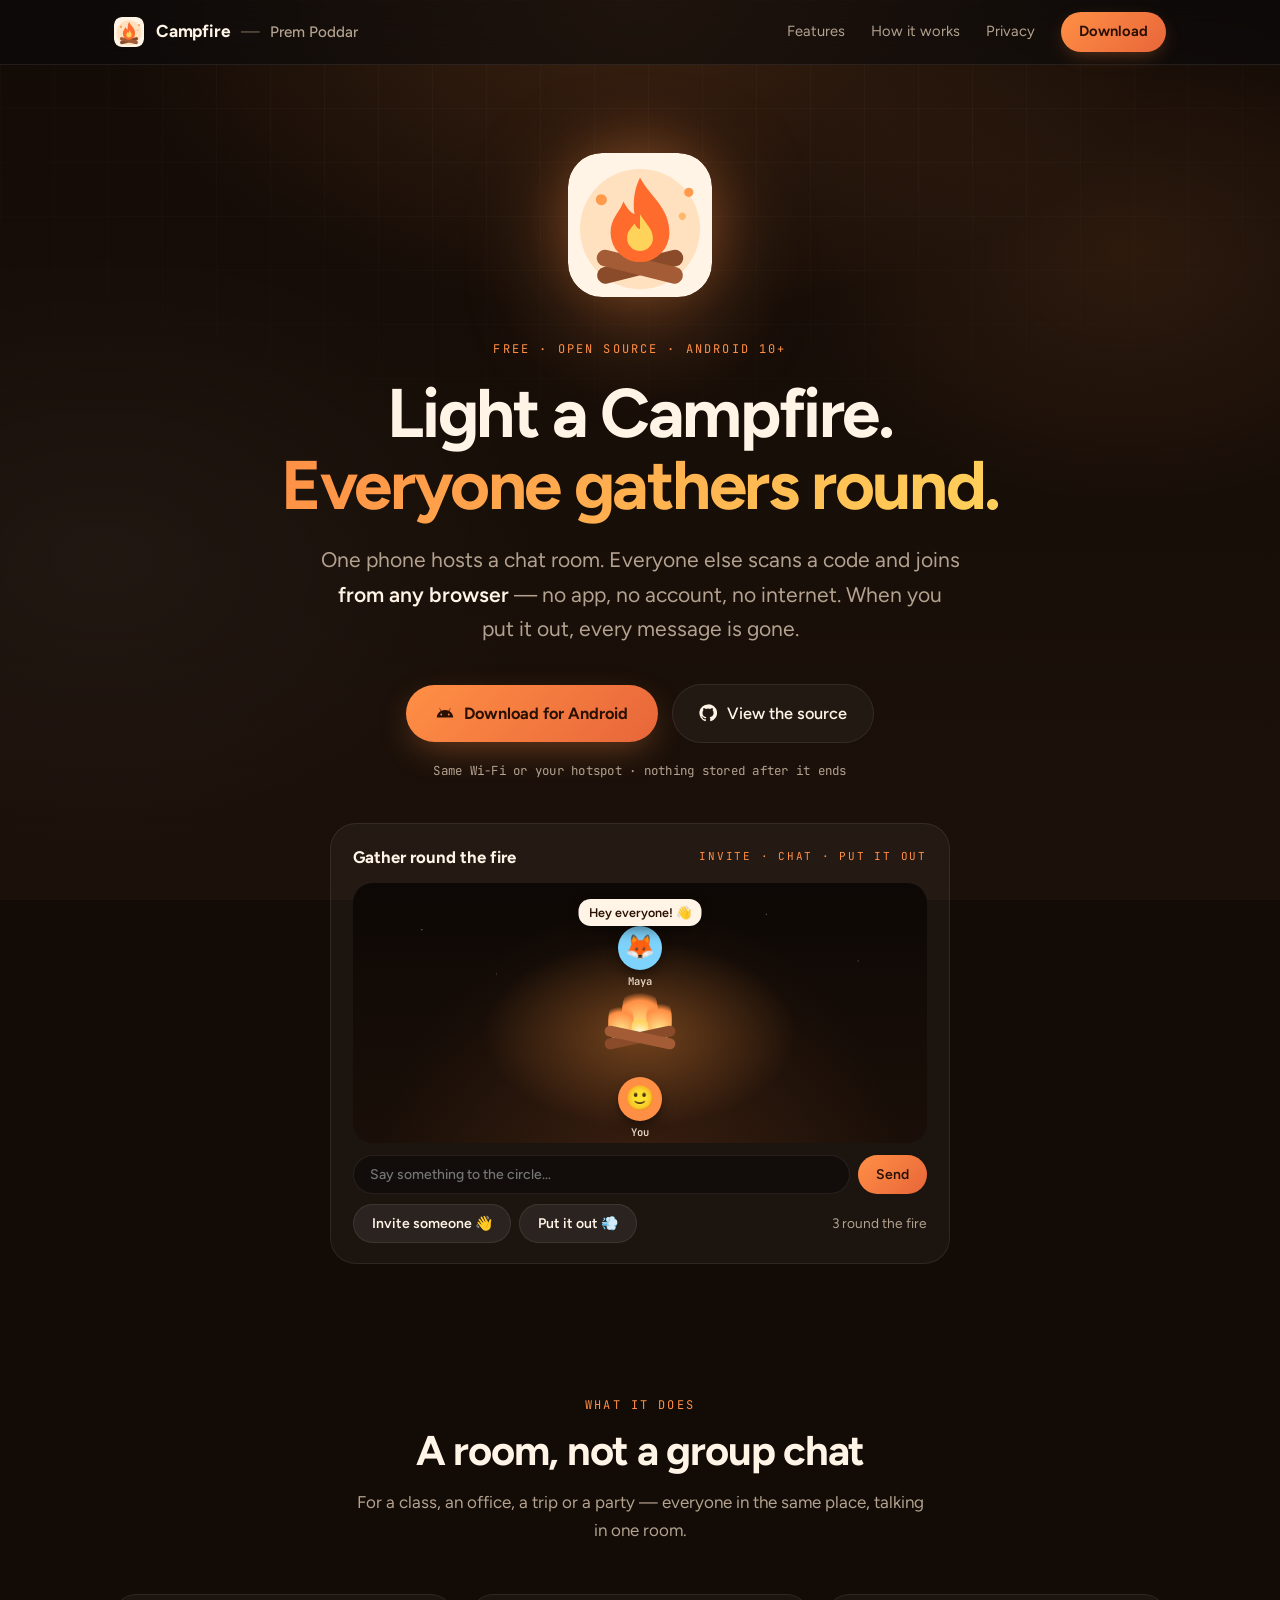
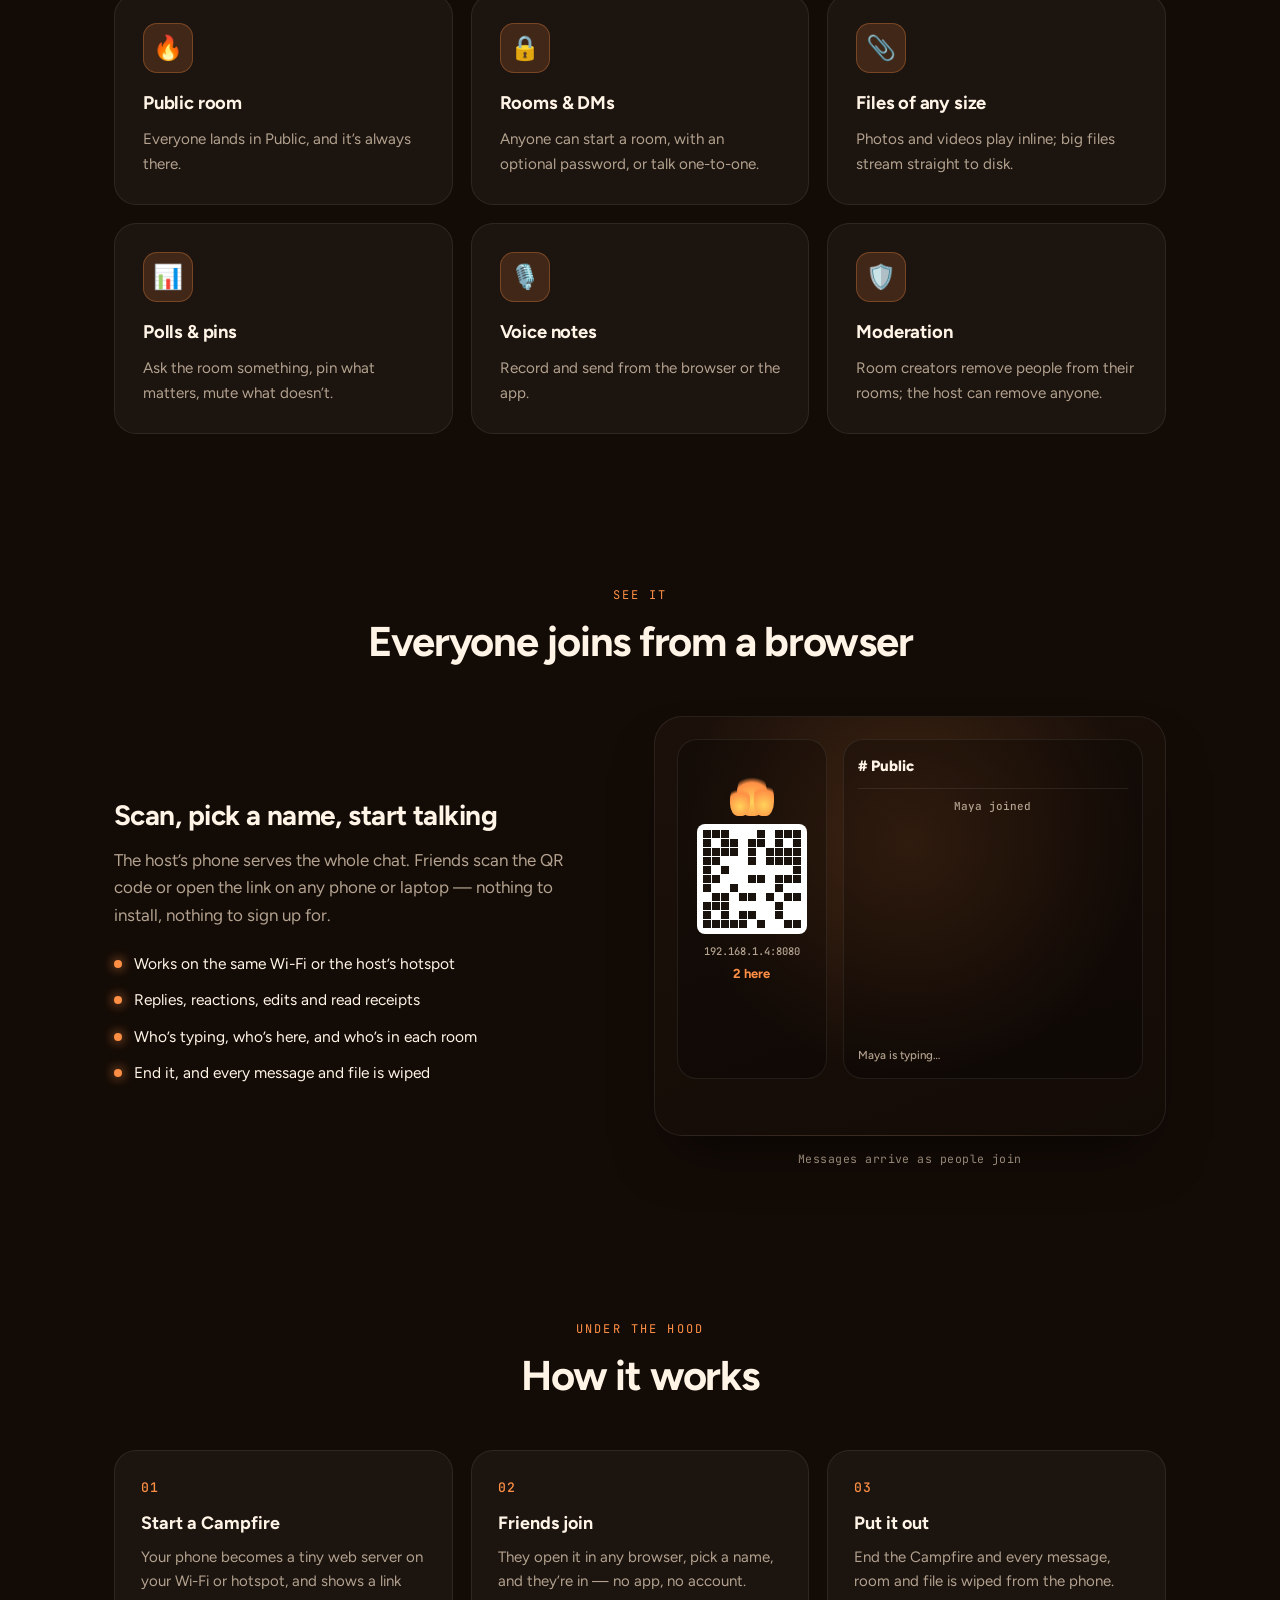
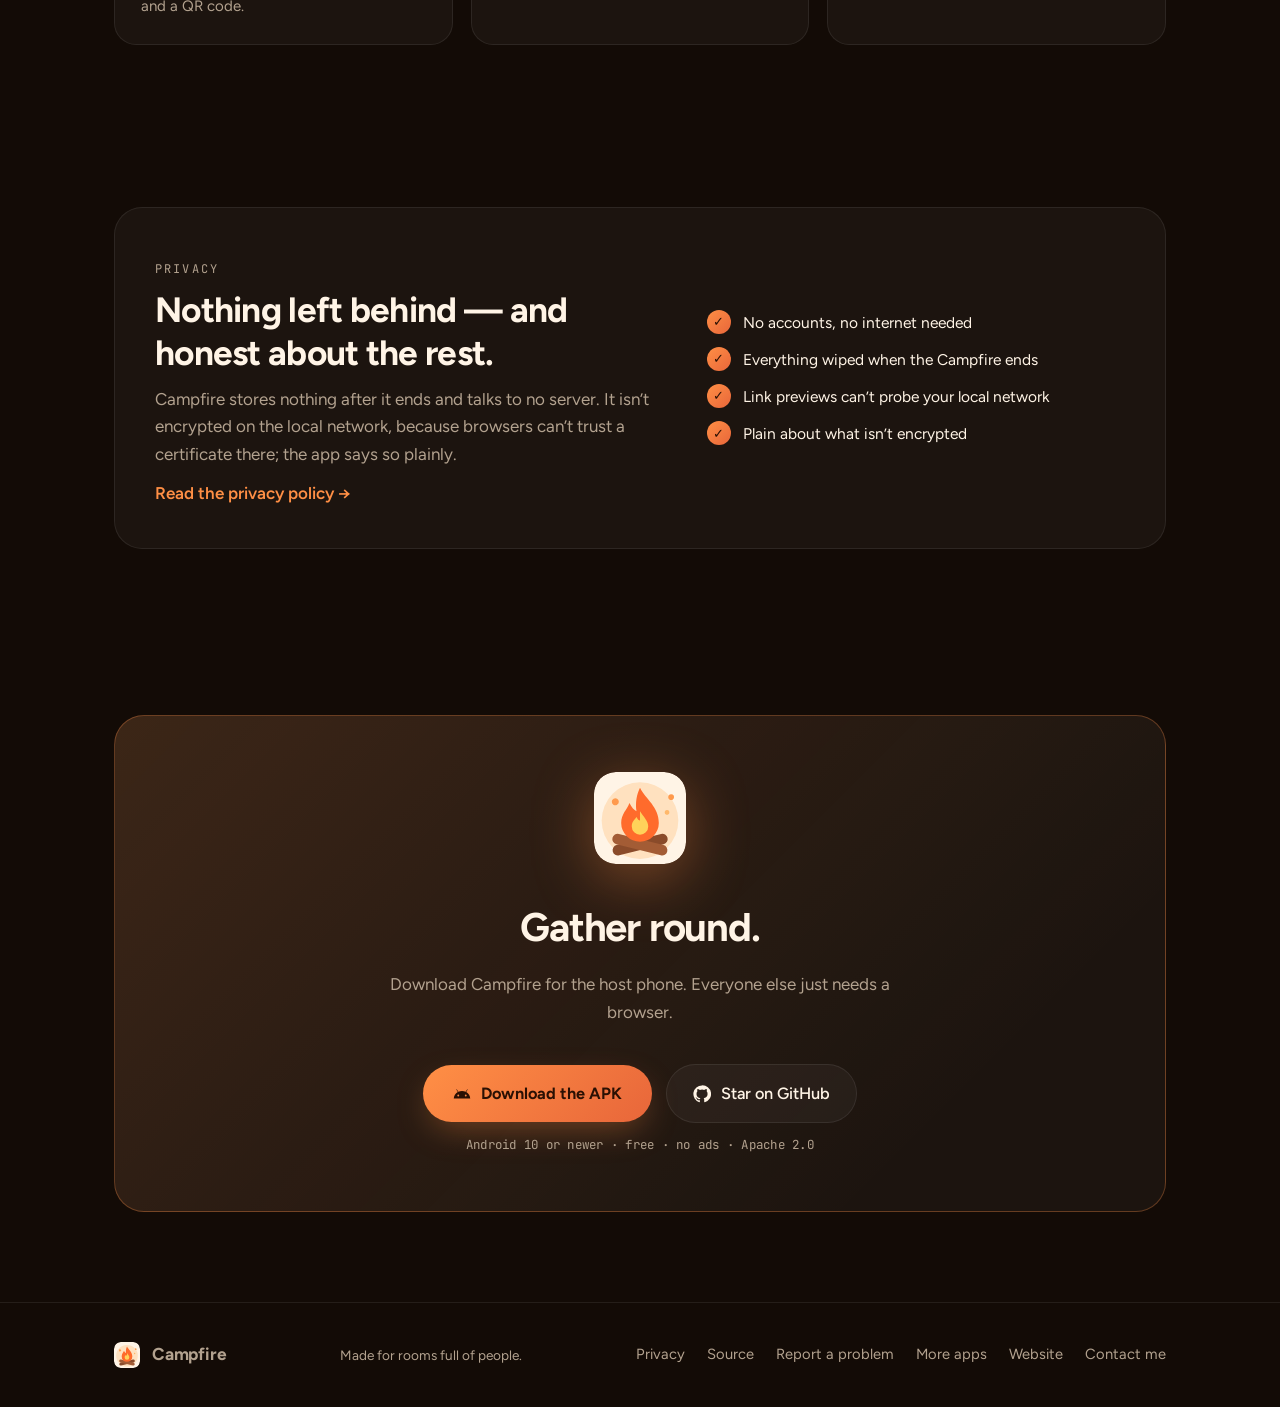
==== commit 5f4cfe8c: "Show my name beside the app name in the header" ====
--- a/docs/index.html
+++ b/docs/index.html
@@ -17,12 +17,11 @@
 <style>:root{--bg:#130B06;--bg-2:#1C110A;--text:#FFF4E6;--muted:#B3A28F;--soft:#E6D6C3;--accent:#FF8F45;--accent-2:#E8663A;--accent-3:#FFD25A;--on-accent:#2A1003;--accent-glow:rgba(255,143,69,.38);--accent-soft:rgba(255,143,69,.14);--accent-line:rgba(255,143,69,.30);--glow-1:rgba(255,143,69,.17);--glow-2:rgba(255,143,69,.10);--glow-3:rgba(255,255,255,.035);--gridline:rgba(255,255,255,.025);--nav:rgba(10,10,12,.55);--line:rgba(255,255,255,.08);--line-strong:rgba(255,255,255,.22);--card:rgba(255,255,255,.04);--card-hover:rgba(255,255,255,.065);--ico-bg:rgba(255,143,69,.16);--display:"Figtree",system-ui,sans-serif;--body:"Figtree",system-ui,sans-serif;--mono:"JetBrains Mono",ui-monospace,monospace;}</style>
 </head>
 <body>
-<div class="by-strip"><span>An app by <a href="https://prempoddar.is-a.dev">Prem Poddar</a></span><a href="https://prempoddar.is-a.dev/apps/">More apps →</a></div>
 <div class="bg-glow"></div>
 <div class="bg-grid"></div>
 <nav>
   <div class="wrap">
-    <a class="brand" href="./"><img src="icon.svg" alt="" />Campfire</a>
+    <div class="brand-line"><a class="brand" href="./"><img src="icon.svg" alt="" />Campfire</a><span class="by-sep">—</span><a class="by" href="https://prempoddar.is-a.dev">Prem Poddar</a></div>
     <div class="nav-links">
       <a href="./#features">Features</a>
       <a href="./#how">How it works</a>
--- a/docs/site.css
+++ b/docs/site.css
@@ -123,4 +123,4 @@
 .prose ul{padding-left:22px;display:grid;gap:8px;margin-top:8px}
 .prose table{min-width:0;margin-top:12px}
 .prose td:first-child{white-space:normal}
-.by-strip{position:relative;z-index:60;display:flex;justify-content:center;align-items:center;gap:18px;flex-wrap:wrap;padding:7px 16px;font-size:.8rem;color:var(--muted);border-bottom:1px solid var(--line)}.by-strip a{color:var(--text);text-decoration:none;font-weight:600}.by-strip a:hover{text-decoration:underline}
+.brand-line{display:flex;align-items:center;gap:10px;min-width:0}.by-sep{color:var(--muted);opacity:.55}.by{color:var(--muted);text-decoration:none;font-weight:500;font-size:.95rem;white-space:nowrap;transition:color .2s}.by:hover{color:var(--text)}@media(max-width:520px){.brand-line{flex-direction:column;align-items:flex-start;gap:0}.by-sep{display:none}.by{font-size:.74rem;line-height:1.1;margin-left:42px;margin-top:-3px}}
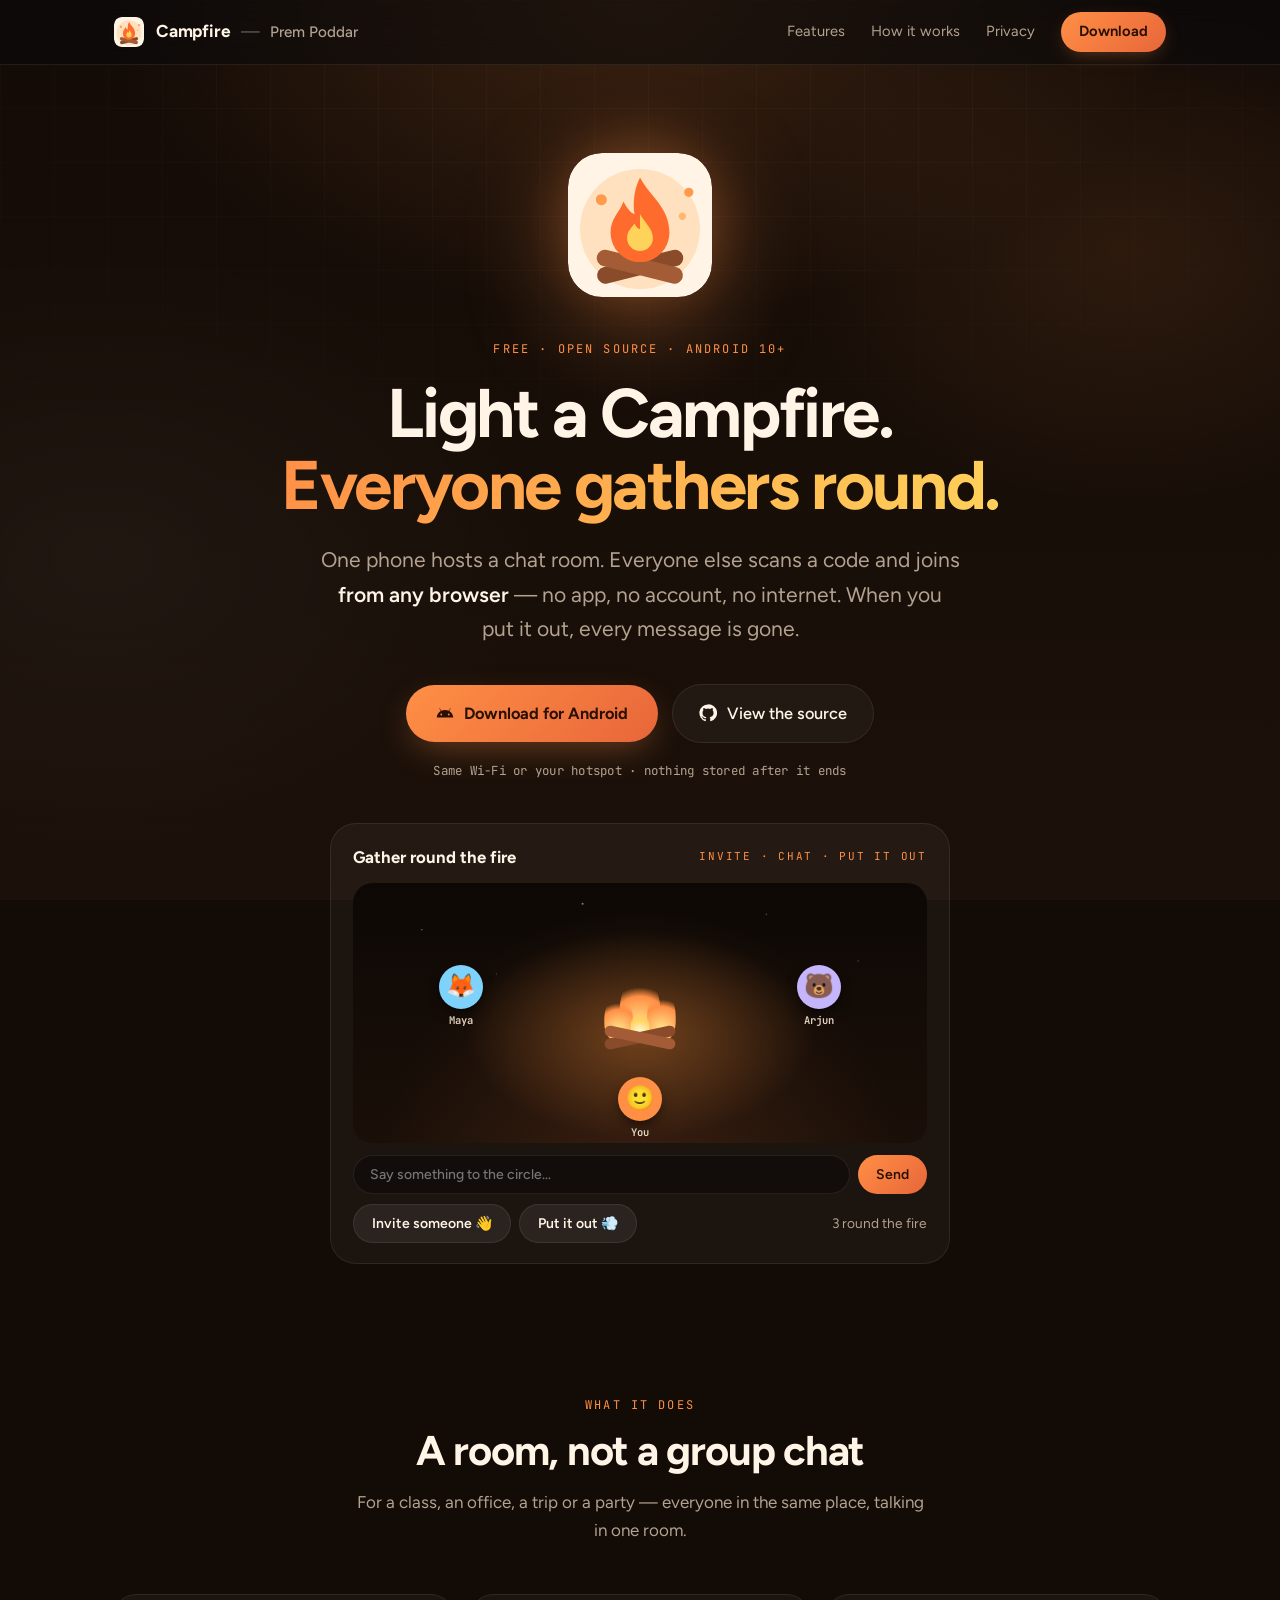
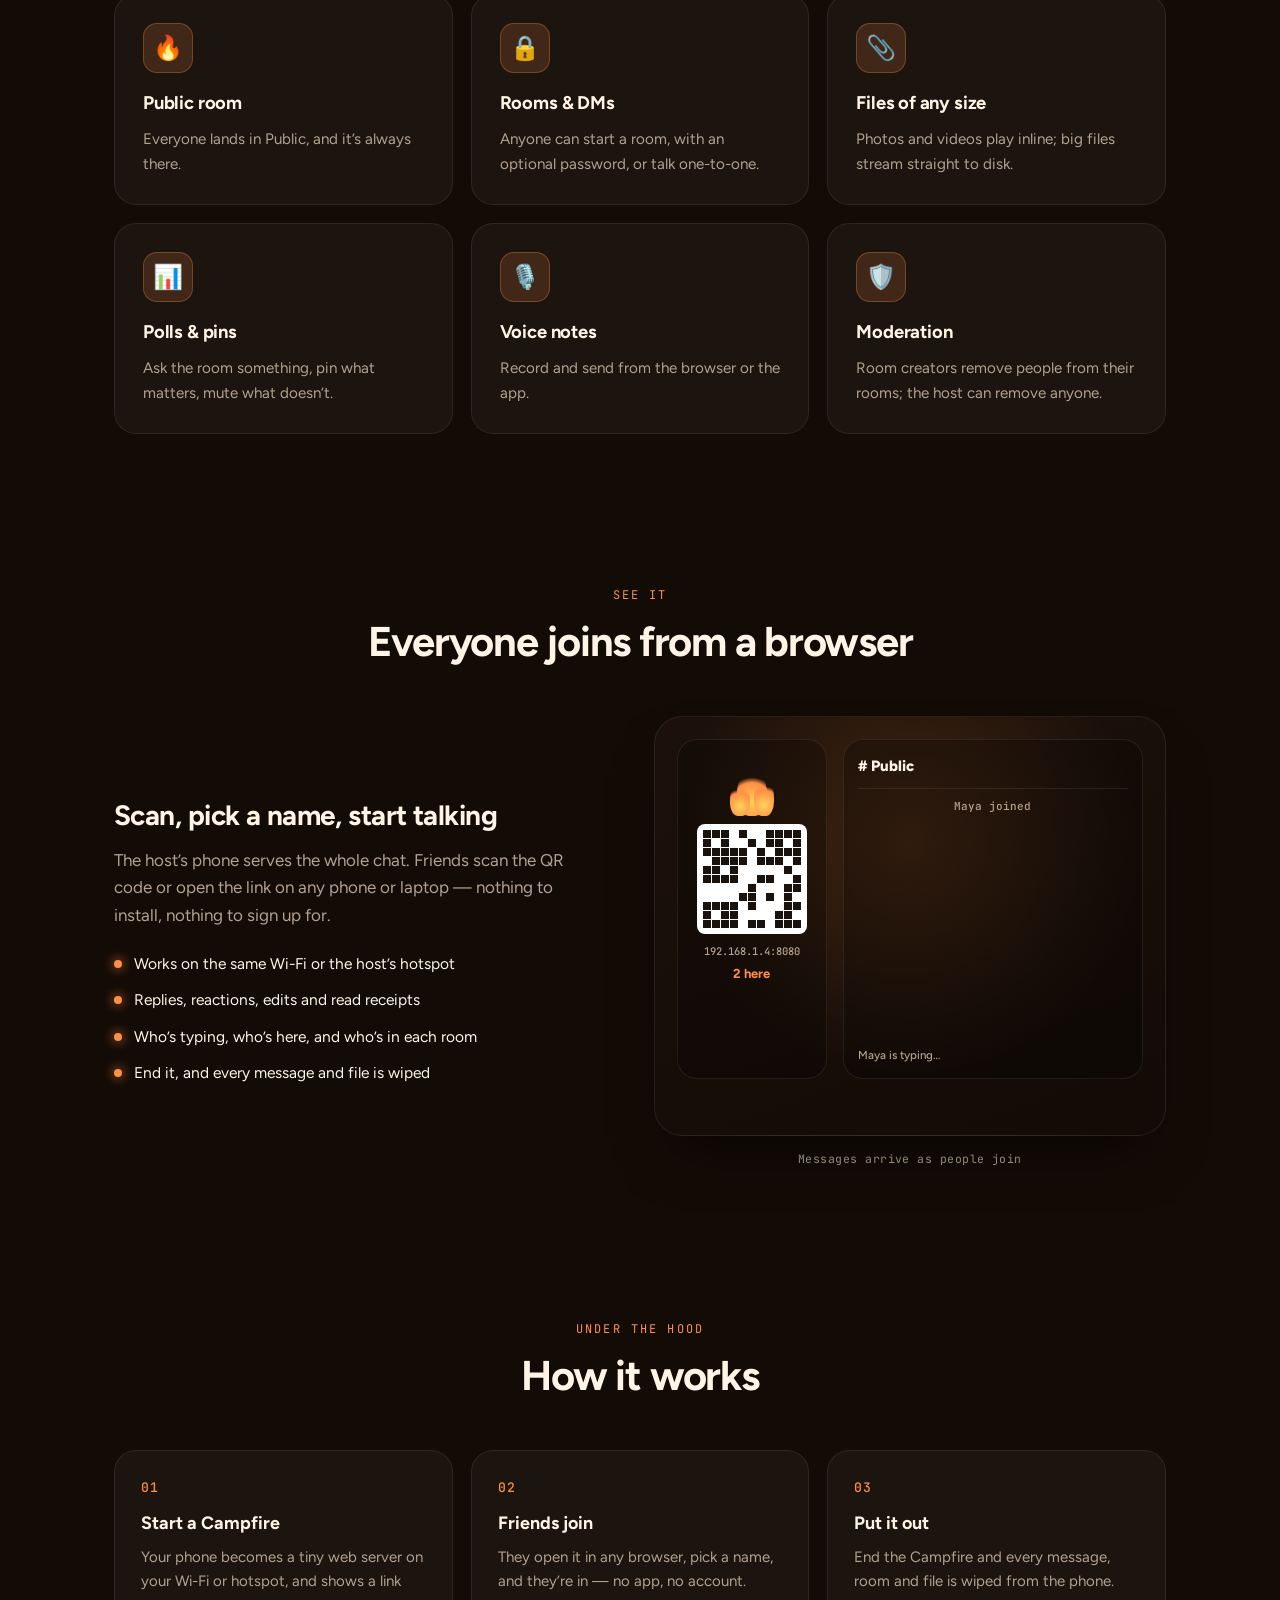
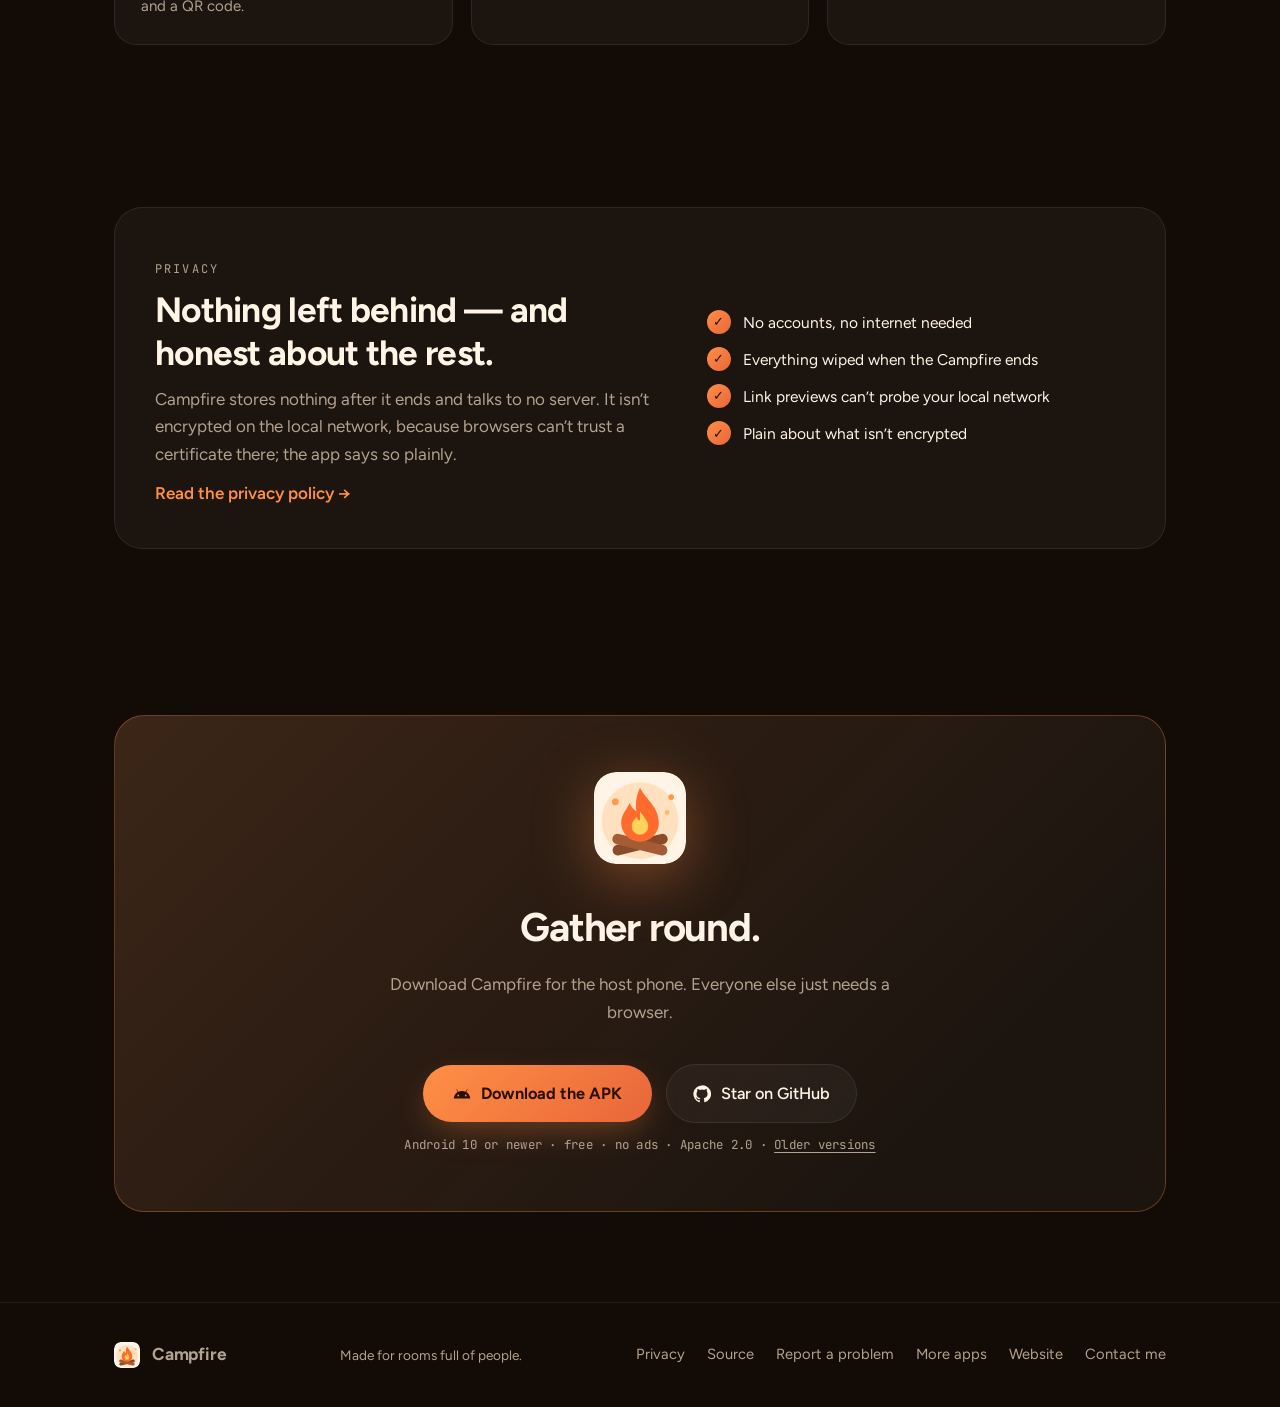
==== commit 597e6756: "Website: Download the APK downloads the latest version directly; link to older versions" ====
--- a/docs/index.html
+++ b/docs/index.html
@@ -38,7 +38,7 @@
     <h1 class="fade-up d1">Light a Campfire.<br /><span class="hl">Everyone gathers round.</span></h1>
     <p class="tagline fade-up d2">One phone hosts a chat room. Everyone else scans a code and joins <b>from any browser</b> — no app, no account, no internet. When you put it out, every message is gone.</p>
     <div class="cta-row fade-up d3">
-      <a href="https://github.com/PremPoddar/Campfire/releases/latest" class="btn-primary"><svg viewBox="0 0 24 24" fill="currentColor" aria-hidden="true"><path d="M17.6 9.48l1.84-3.18a.38.38 0 0 0-.66-.38l-1.86 3.22a11.4 11.4 0 0 0-9.84 0L5.22 5.92a.38.38 0 0 0-.66.38L6.4 9.48A10.8 10.8 0 0 0 1 18h22a10.8 10.8 0 0 0-5.4-8.52ZM7 15.25a1.25 1.25 0 1 1 0-2.5 1.25 1.25 0 0 1 0 2.5Zm10 0a1.25 1.25 0 1 1 0-2.5 1.25 1.25 0 0 1 0 2.5Z"/></svg> Download for Android</a>
+      <a href="https://github.com/PremPoddar/Campfire/releases/latest/download/Campfire.apk" class="btn-primary" download><svg viewBox="0 0 24 24" fill="currentColor" aria-hidden="true"><path d="M17.6 9.48l1.84-3.18a.38.38 0 0 0-.66-.38l-1.86 3.22a11.4 11.4 0 0 0-9.84 0L5.22 5.92a.38.38 0 0 0-.66.38L6.4 9.48A10.8 10.8 0 0 0 1 18h22a10.8 10.8 0 0 0-5.4-8.52ZM7 15.25a1.25 1.25 0 1 1 0-2.5 1.25 1.25 0 0 1 0 2.5Zm10 0a1.25 1.25 0 1 1 0-2.5 1.25 1.25 0 0 1 0 2.5Z"/></svg> Download for Android</a>
       <a href="https://github.com/PremPoddar/Campfire" class="btn-ghost"><svg viewBox="0 0 24 24" fill="currentColor" aria-hidden="true"><path d="M12 .5a11.5 11.5 0 0 0-3.64 22.41c.58.1.79-.25.79-.56v-2c-3.2.7-3.87-1.37-3.87-1.37-.53-1.33-1.28-1.69-1.28-1.69-1.05-.72.08-.7.08-.7 1.16.08 1.77 1.19 1.77 1.19 1.03 1.77 2.7 1.26 3.36.96.1-.75.4-1.26.73-1.55-2.55-.29-5.24-1.28-5.24-5.69 0-1.26.45-2.29 1.19-3.1-.12-.29-.52-1.46.11-3.05 0 0 .97-.31 3.17 1.18a11 11 0 0 1 5.77 0c2.2-1.49 3.17-1.18 3.17-1.18.63 1.59.23 2.76.11 3.05.74.81 1.19 1.84 1.19 3.1 0 4.42-2.69 5.39-5.25 5.68.41.36.78 1.06.78 2.14v3.17c0 .31.21.67.8.56A11.5 11.5 0 0 0 12 .5Z"/></svg> View the source</a>
     </div>
     <p class="micro fade-up d3">Same Wi-Fi or your hotspot · nothing stored after it ends</p>
@@ -113,10 +113,10 @@
       <h2>Gather round.</h2>
       <p>Download Campfire for the host phone. Everyone else just needs a browser.</p>
       <div class="cta-row">
-        <a href="https://github.com/PremPoddar/Campfire/releases/latest" class="btn-primary"><svg viewBox="0 0 24 24" fill="currentColor" aria-hidden="true"><path d="M17.6 9.48l1.84-3.18a.38.38 0 0 0-.66-.38l-1.86 3.22a11.4 11.4 0 0 0-9.84 0L5.22 5.92a.38.38 0 0 0-.66.38L6.4 9.48A10.8 10.8 0 0 0 1 18h22a10.8 10.8 0 0 0-5.4-8.52ZM7 15.25a1.25 1.25 0 1 1 0-2.5 1.25 1.25 0 0 1 0 2.5Zm10 0a1.25 1.25 0 1 1 0-2.5 1.25 1.25 0 0 1 0 2.5Z"/></svg> Download the APK</a>
+        <a href="https://github.com/PremPoddar/Campfire/releases/latest/download/Campfire.apk" class="btn-primary" download><svg viewBox="0 0 24 24" fill="currentColor" aria-hidden="true"><path d="M17.6 9.48l1.84-3.18a.38.38 0 0 0-.66-.38l-1.86 3.22a11.4 11.4 0 0 0-9.84 0L5.22 5.92a.38.38 0 0 0-.66.38L6.4 9.48A10.8 10.8 0 0 0 1 18h22a10.8 10.8 0 0 0-5.4-8.52ZM7 15.25a1.25 1.25 0 1 1 0-2.5 1.25 1.25 0 0 1 0 2.5Zm10 0a1.25 1.25 0 1 1 0-2.5 1.25 1.25 0 0 1 0 2.5Z"/></svg> Download the APK</a>
         <a href="https://github.com/PremPoddar/Campfire" class="btn-ghost"><svg viewBox="0 0 24 24" fill="currentColor" aria-hidden="true"><path d="M12 .5a11.5 11.5 0 0 0-3.64 22.41c.58.1.79-.25.79-.56v-2c-3.2.7-3.87-1.37-3.87-1.37-.53-1.33-1.28-1.69-1.28-1.69-1.05-.72.08-.7.08-.7 1.16.08 1.77 1.19 1.77 1.19 1.03 1.77 2.7 1.26 3.36.96.1-.75.4-1.26.73-1.55-2.55-.29-5.24-1.28-5.24-5.69 0-1.26.45-2.29 1.19-3.1-.12-.29-.52-1.46.11-3.05 0 0 .97-.31 3.17 1.18a11 11 0 0 1 5.77 0c2.2-1.49 3.17-1.18 3.17-1.18.63 1.59.23 2.76.11 3.05.74.81 1.19 1.84 1.19 3.1 0 4.42-2.69 5.39-5.25 5.68.41.36.78 1.06.78 2.14v3.17c0 .31.21.67.8.56A11.5 11.5 0 0 0 12 .5Z"/></svg> Star on GitHub</a>
       </div>
-      <p class="micro">Android 10 or newer · free · no ads · Apache 2.0</p>
+      <p class="micro">Android 10 or newer · free · no ads · Apache 2.0 · <a href="https://github.com/PremPoddar/Campfire/releases">Older versions</a></p>
     </div>
   </div>
 </section>
--- a/docs/site.css
+++ b/docs/site.css
@@ -124,3 +124,4 @@
 .prose table{min-width:0;margin-top:12px}
 .prose td:first-child{white-space:normal}
 .brand-line{display:flex;align-items:center;gap:10px;min-width:0}.by-sep{color:var(--muted);opacity:.55}.by{color:var(--muted);text-decoration:none;font-weight:500;font-size:.95rem;white-space:nowrap;transition:color .2s}.by:hover{color:var(--text)}@media(max-width:520px){.brand-line{flex-direction:column;align-items:flex-start;gap:0}.by-sep{display:none}.by{font-size:.74rem;line-height:1.1;margin-left:42px;margin-top:-3px}}
+.micro a{color:inherit;text-decoration:underline;text-underline-offset:3px}.micro a:hover{color:var(--text)}
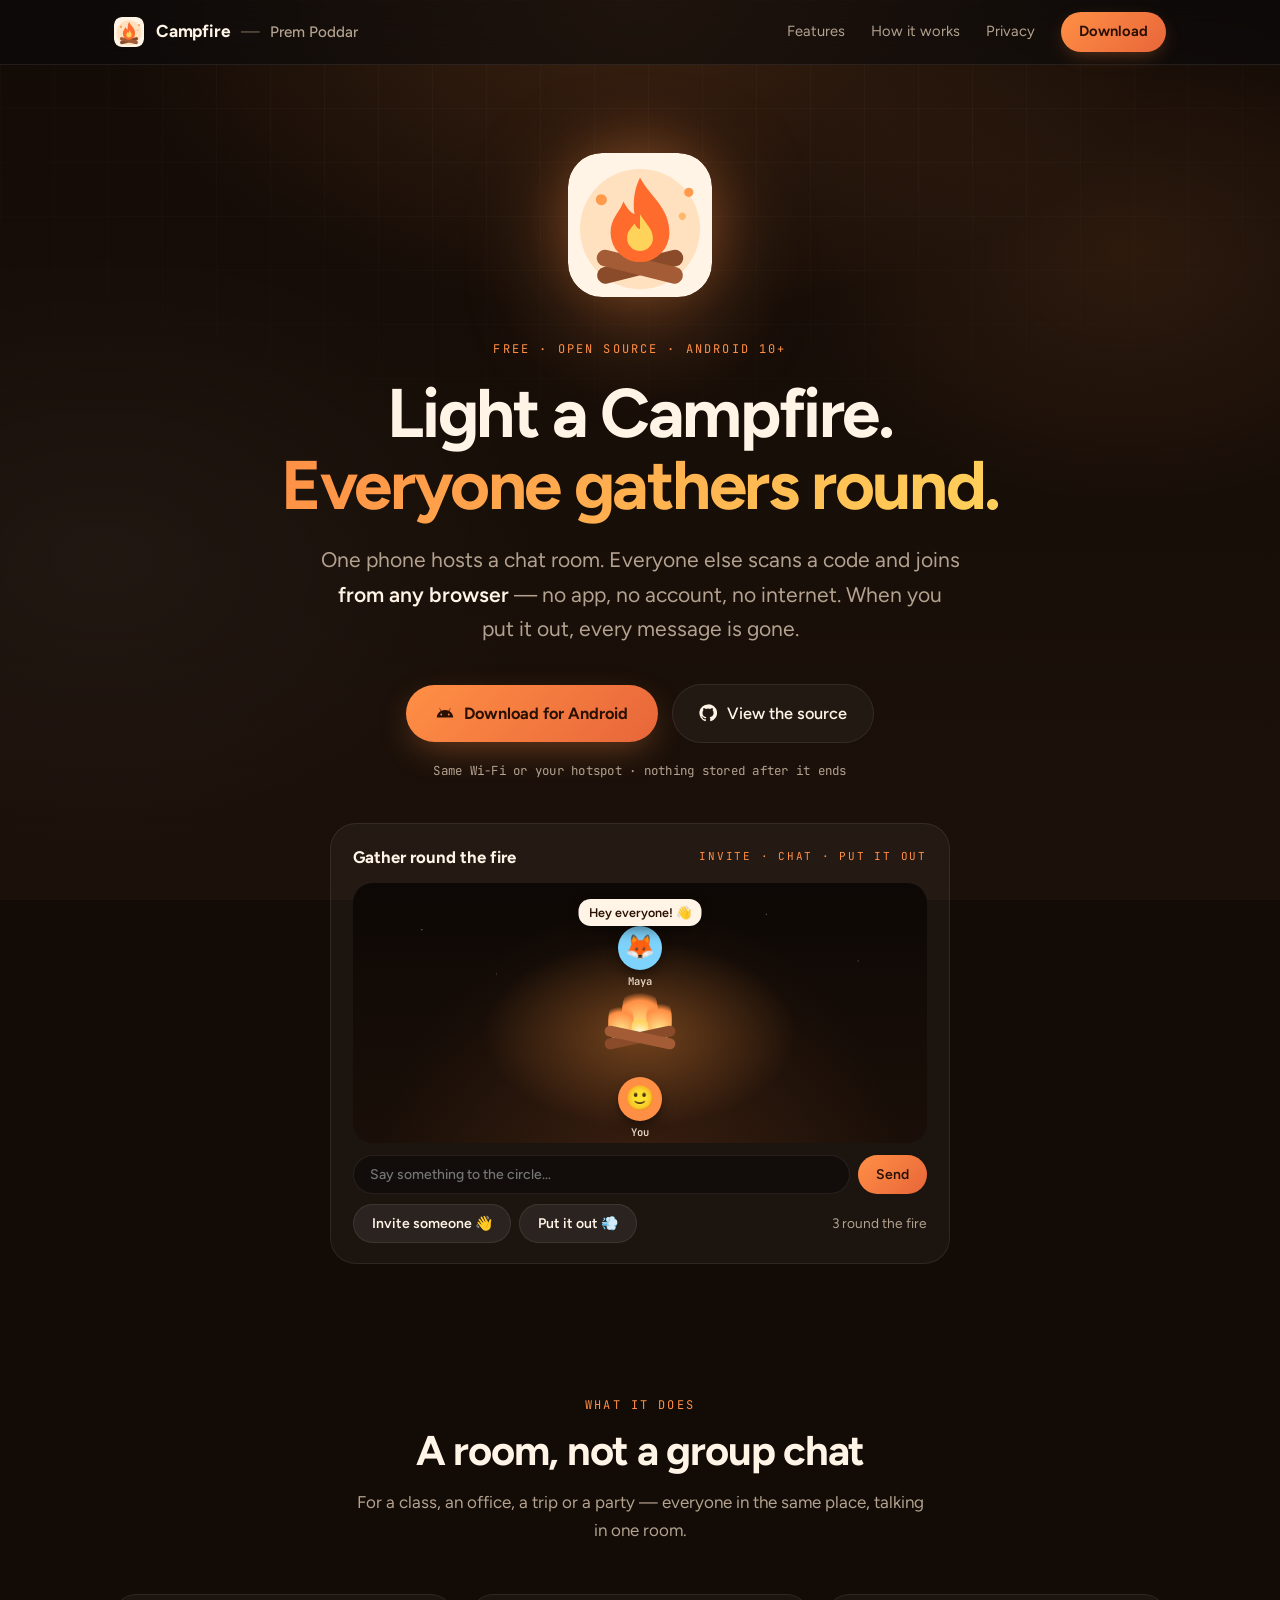
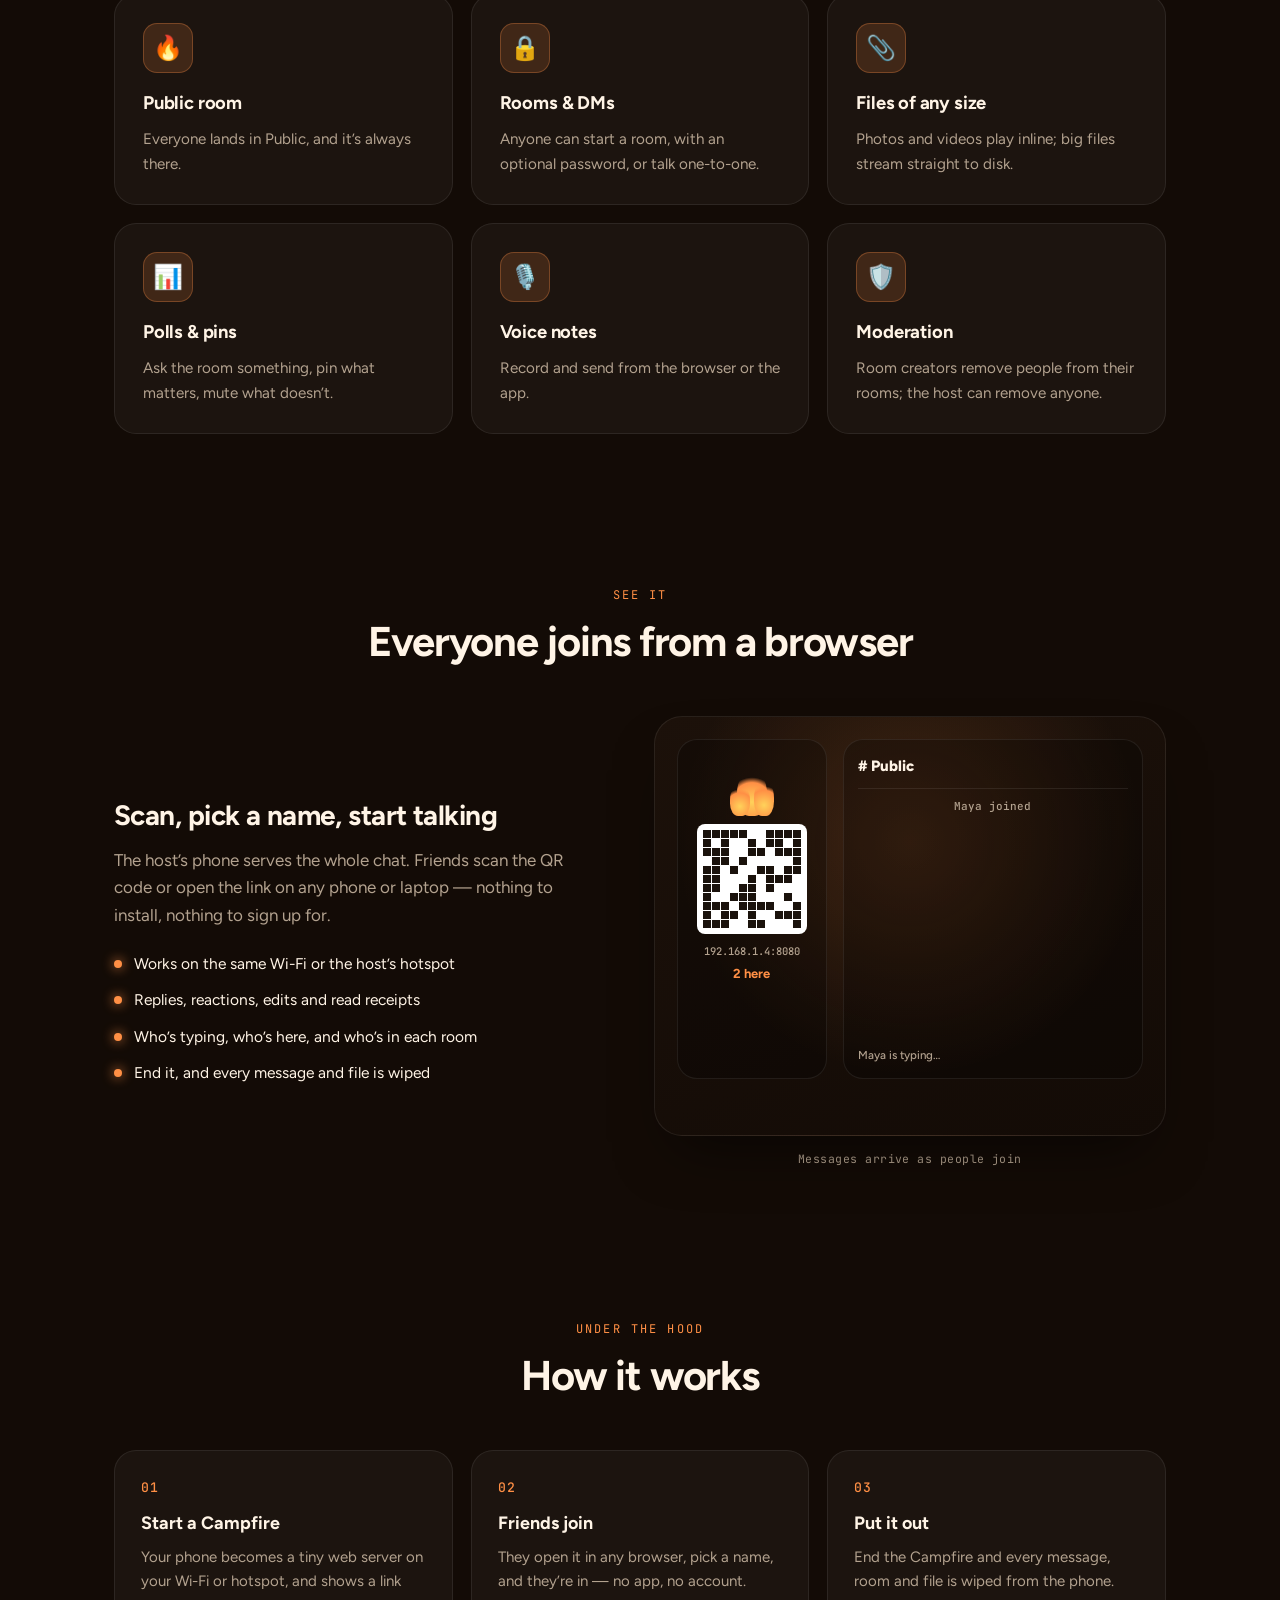
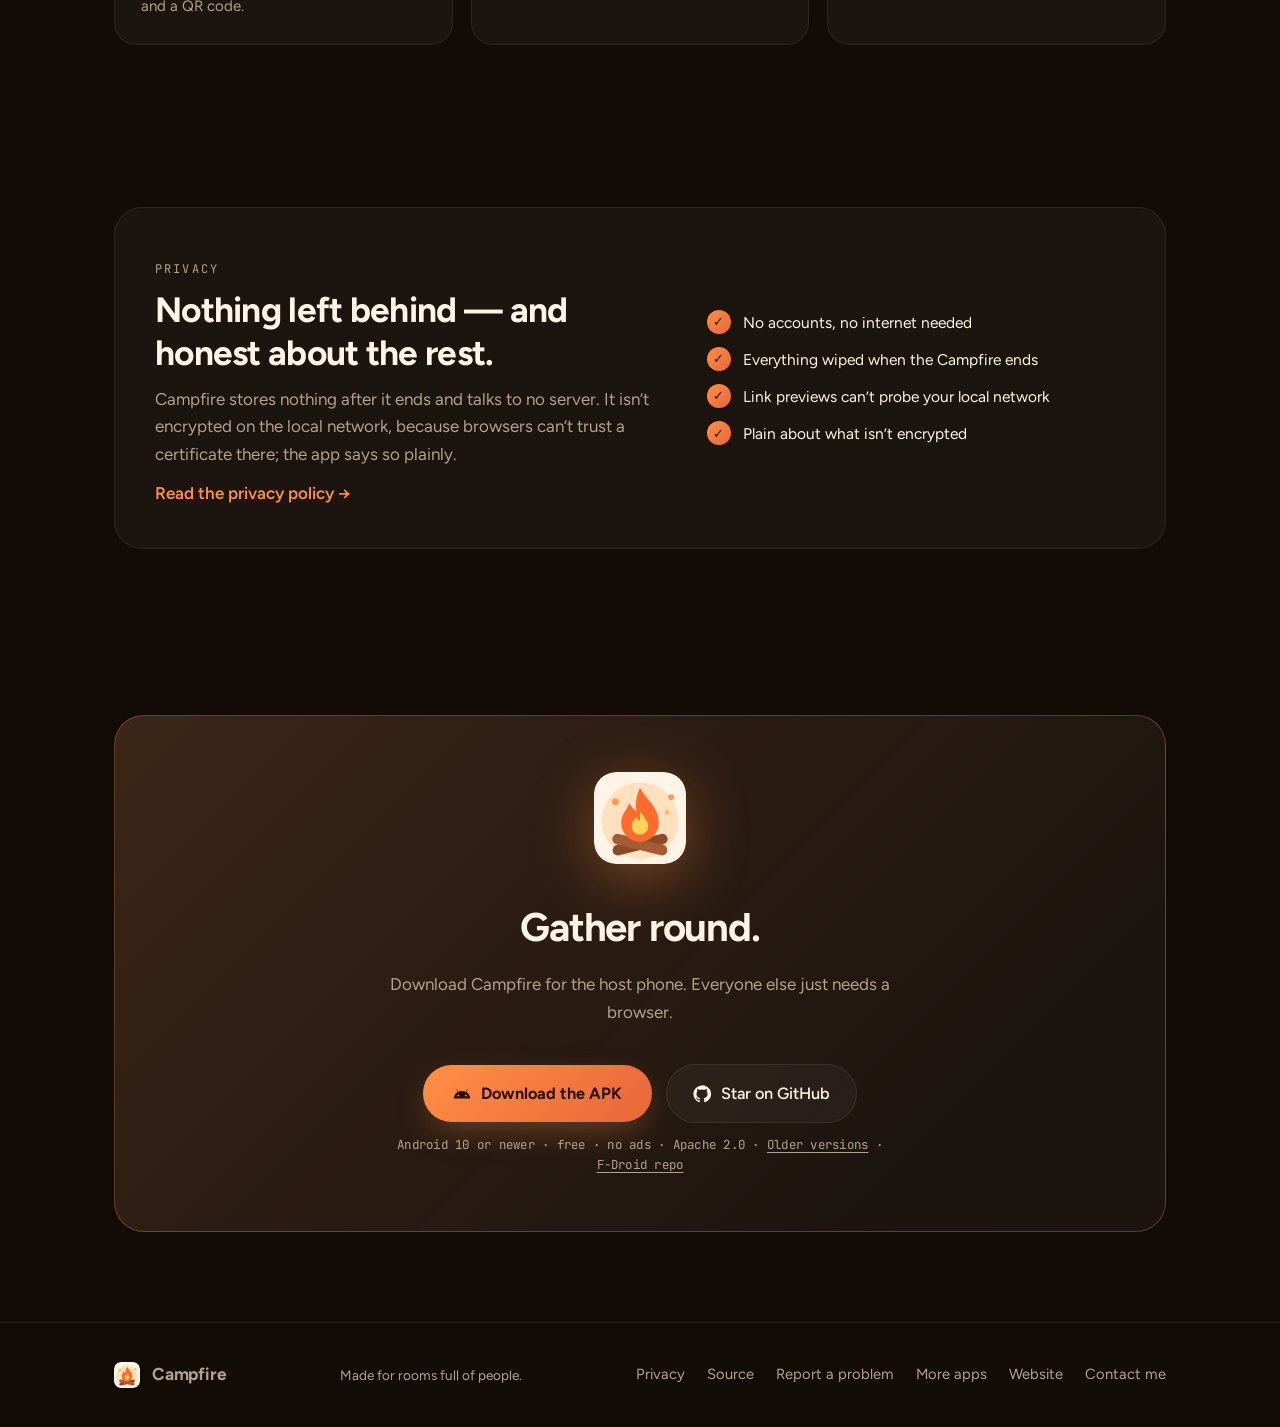
==== commit 98b1567d: "Link to the F-Droid repo" ====
--- a/docs/index.html
+++ b/docs/index.html
@@ -116,7 +116,7 @@
         <a href="https://github.com/PremPoddar/Campfire/releases/latest/download/Campfire.apk" class="btn-primary" download><svg viewBox="0 0 24 24" fill="currentColor" aria-hidden="true"><path d="M17.6 9.48l1.84-3.18a.38.38 0 0 0-.66-.38l-1.86 3.22a11.4 11.4 0 0 0-9.84 0L5.22 5.92a.38.38 0 0 0-.66.38L6.4 9.48A10.8 10.8 0 0 0 1 18h22a10.8 10.8 0 0 0-5.4-8.52ZM7 15.25a1.25 1.25 0 1 1 0-2.5 1.25 1.25 0 0 1 0 2.5Zm10 0a1.25 1.25 0 1 1 0-2.5 1.25 1.25 0 0 1 0 2.5Z"/></svg> Download the APK</a>
         <a href="https://github.com/PremPoddar/Campfire" class="btn-ghost"><svg viewBox="0 0 24 24" fill="currentColor" aria-hidden="true"><path d="M12 .5a11.5 11.5 0 0 0-3.64 22.41c.58.1.79-.25.79-.56v-2c-3.2.7-3.87-1.37-3.87-1.37-.53-1.33-1.28-1.69-1.28-1.69-1.05-.72.08-.7.08-.7 1.16.08 1.77 1.19 1.77 1.19 1.03 1.77 2.7 1.26 3.36.96.1-.75.4-1.26.73-1.55-2.55-.29-5.24-1.28-5.24-5.69 0-1.26.45-2.29 1.19-3.1-.12-.29-.52-1.46.11-3.05 0 0 .97-.31 3.17 1.18a11 11 0 0 1 5.77 0c2.2-1.49 3.17-1.18 3.17-1.18.63 1.59.23 2.76.11 3.05.74.81 1.19 1.84 1.19 3.1 0 4.42-2.69 5.39-5.25 5.68.41.36.78 1.06.78 2.14v3.17c0 .31.21.67.8.56A11.5 11.5 0 0 0 12 .5Z"/></svg> Star on GitHub</a>
       </div>
-      <p class="micro">Android 10 or newer · free · no ads · Apache 2.0 · <a href="https://github.com/PremPoddar/Campfire/releases">Older versions</a></p>
+      <p class="micro">Android 10 or newer · free · no ads · Apache 2.0 · <a href="https://github.com/PremPoddar/Campfire/releases">Older versions</a> · <a href="https://prempoddar.github.io/fdroid/repo?fingerprint=B22CDB8846EA991100C5D8DD2CBB893AF2C51B72406210B94B9F8C9B539E8BF6">F-Droid repo</a></p>
     </div>
   </div>
 </section>
